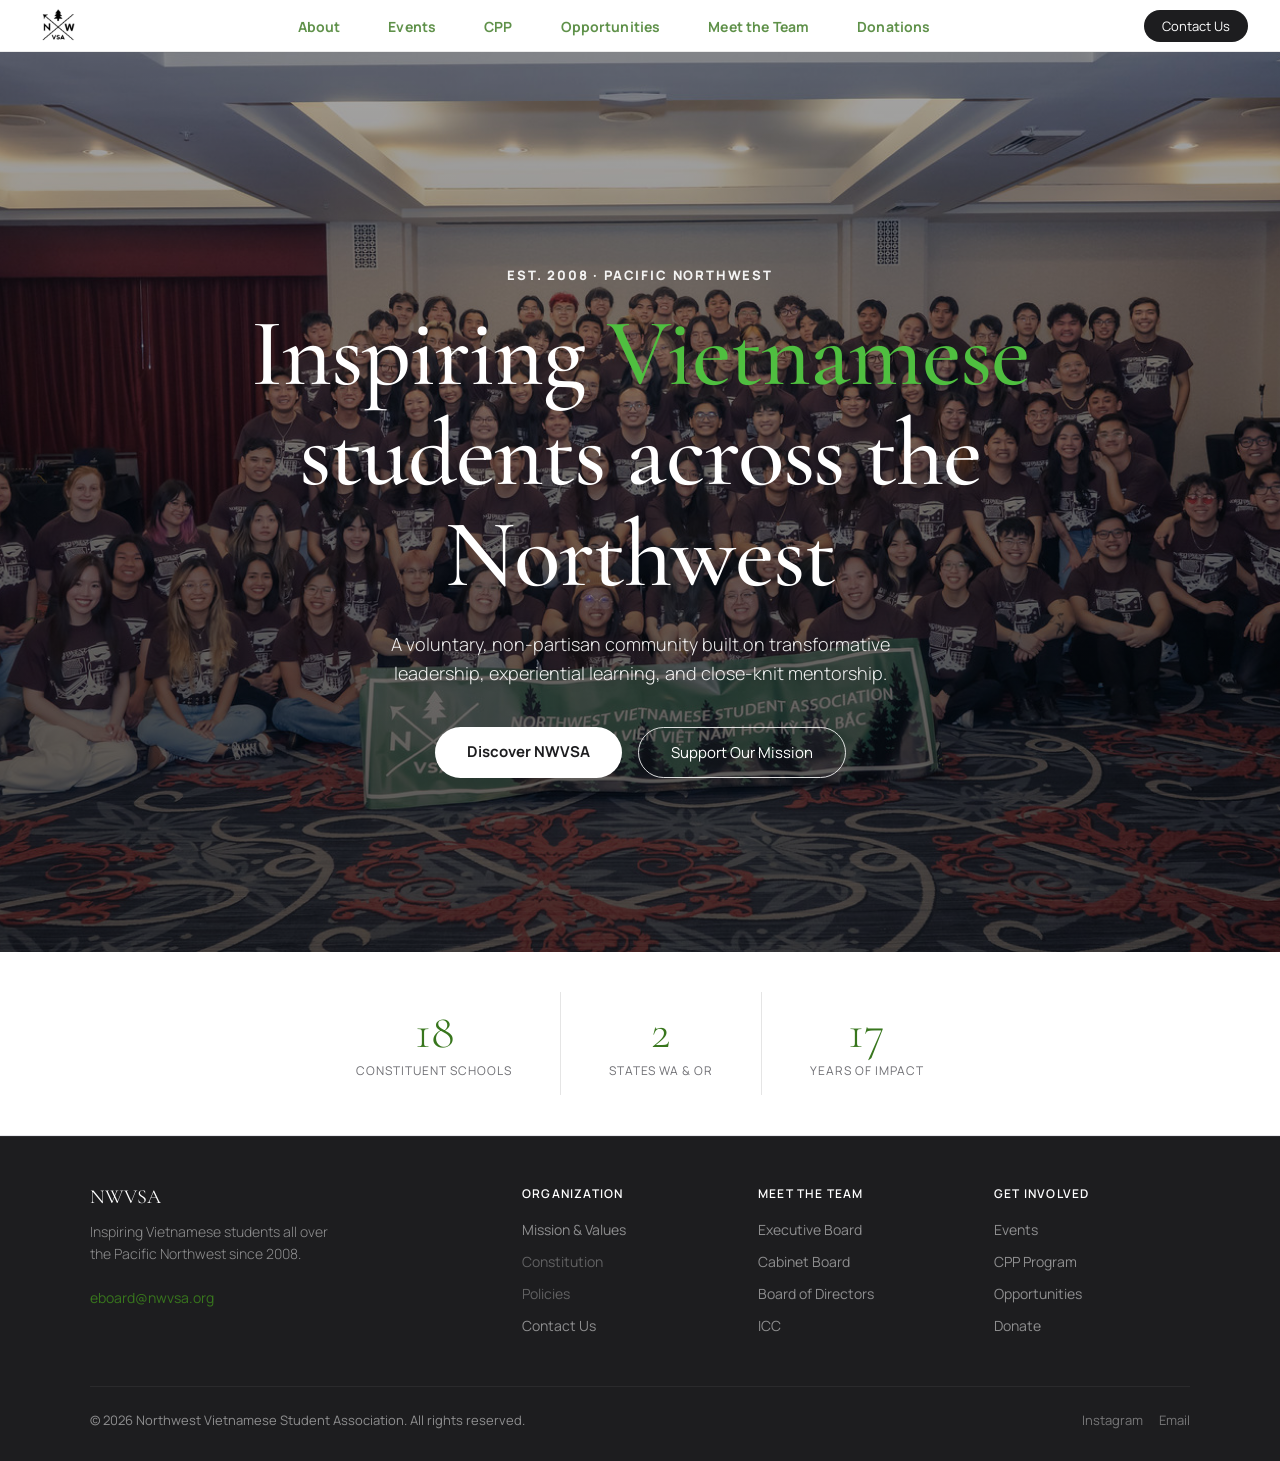
==== index.html @ 0df9ab04 "Deploy cd248b414e8fefafde264de2bf53b35f53329bea rickyleNWVSA/nwvsa@cd248b414e8fefafde264de2bf53b35f5" ====
<!doctype html>
<html lang="en">
  <head>
    <meta charset="UTF-8" />
    <link rel="icon" type="image/webp" href="/images/nwvsa-logo-160x157-with-white-outline-150x150.webp" />
    <meta name="viewport" content="width=device-width, initial-scale=1.0" />
    <title>NWVSA — Northwest Vietnamese Student Association</title>
    <meta
      name="description"
      content="The Northwest Vietnamese Student Association (NWVSA) is a nonprofit connecting Vietnamese students and young leaders across the Pacific Northwest through cultural celebration, leadership development, and community service."
    />
    <link rel="canonical" href="https://northwestvsa.com/" />

    <meta property="og:type" content="website" />
    <meta property="og:site_name" content="NWVSA" />
    <meta property="og:url" content="https://northwestvsa.com/" />
    <meta
      property="og:title"
      content="NWVSA — Northwest Vietnamese Student Association"
    />
    <meta
      property="og:description"
      content="Inspiring Vietnamese students all over the Pacific Northwest since 2008."
    />
    <meta
      property="og:image"
      content="https://northwestvsa.com/images/NWVSA_Homepage_Funny.webp"
    />

    <meta name="twitter:card" content="summary_large_image" />
    <meta
      name="twitter:title"
      content="NWVSA — Northwest Vietnamese Student Association"
    />
    <meta
      name="twitter:description"
      content="Inspiring Vietnamese students all over the Pacific Northwest since 2008."
    />
    <meta
      name="twitter:image"
      content="https://northwestvsa.com/images/NWVSA_Homepage_Funny.webp"
    />

    <link rel="preconnect" href="https://fonts.googleapis.com" />
    <link
      href="https://fonts.googleapis.com/css2?family=Cormorant+Garamond:ital,wght@0,300;0,400;0,600;1,300;1,400&display=swap"
      rel="stylesheet"
    />
    <script type="module" crossorigin src="/assets/index-DsqaelcE.js"></script>
    <link rel="stylesheet" crossorigin href="/assets/index-DzG8RjkC.css">
  </head>
  <body>
    <div id="root"></div>
  </body>
</html>
---- assets/index-DzG8RjkC.css ----
@font-face{font-family:Manrope;src:url(/fonts/Manrope-VariableFont_wght.ttf)format("truetype-variations");font-weight:200 800;font-style:normal;font-display:swap}:root{--white:#fff;--off-white:#f5f5f7;--light-gray:#e8e8ed;--mid-gray:#6e6e73;--dark:#1d1d1f;--accent:#38761d;--accent-soft:#84c768;--accent-light:#4fbf40;--red:#c0392b;--font-display:"Cormorant Garamond", Georgia, serif;--font-body:"Manrope", -apple-system, BlinkMacSystemFont, "Helvetica Neue", sans-serif}*,:before,:after{box-sizing:border-box;margin:0;padding:0}html{scroll-behavior:smooth}body{font-family:var(--font-body);background:var(--white);color:var(--dark);overflow-x:hidden}.reveal,.reveal.visible{opacity:1;transform:none}.about{background:var(--off-white);border-radius:28px;grid-template-columns:1fr 1fr;align-items:center;gap:80px;max-width:1200px;margin:0 auto;padding:100px 60px;display:grid}.about-visual{position:relative}.about-card{background:var(--white);border-radius:20px;padding:40px;box-shadow:0 2px 40px #0000000f}.about-card-accent{background:var(--accent);border-radius:2px;width:40px;height:4px;margin-bottom:20px}.about-card-text{font-family:var(--font-display);color:var(--dark);font-size:22px;font-style:italic;font-weight:300;line-height:1.5}.about-card-footer{color:var(--mid-gray);letter-spacing:.04em;margin-top:24px;font-size:13px}.about-year-badge{background:var(--accent);color:var(--white);font-family:var(--font-display);letter-spacing:.04em;border-radius:16px;padding:16px 24px;font-size:14px;font-weight:600;position:absolute;bottom:-20px;right:-20px;box-shadow:0 8px 24px #d4a8534d}.goals-section{background:var(--white);padding:100px 24px}.goals-header{text-align:center;max-width:700px;margin:0 auto 64px}.goals-grid{background:var(--light-gray);border-radius:24px;grid-template-columns:repeat(3,1fr);gap:2px;max-width:1100px;margin:0 auto;display:grid;overflow:hidden}.goals-grid--2x2{grid-template-columns:repeat(2,1fr);max-width:800px}.goal-card{background:var(--white);padding:56px 40px;transition:background .3s;position:relative}.goal-card:hover{background:var(--off-white)}.goal-icon{background:var(--dark);border-radius:12px;justify-content:center;align-items:center;width:48px;height:48px;margin-bottom:28px;display:flex}.goal-icon svg{width:24px;height:24px;fill:var(--white)}.goal-title{font-family:var(--font-display);color:var(--dark);margin-bottom:14px;font-size:22px;font-weight:400;line-height:1.3}.goal-desc{color:var(--mid-gray);font-size:15px;font-weight:300;line-height:1.6}.mission-section{background:var(--off-white);text-align:center;padding:100px 24px;position:relative;overflow:hidden}.mission-section:before{content:"";pointer-events:none;background:radial-gradient(60% 50%,#d4a85326 0%,#0000 70%);position:absolute;inset:0}.mission-quote{font-family:var(--font-display);color:var(--accent);max-width:900px;margin:0 auto;font-size:clamp(24px,4vw,48px);font-style:italic;font-weight:300;line-height:1.4;position:relative}.mission-quote:before{content:"\"";color:var(--accent);opacity:.3;font-size:120px;font-style:normal;line-height:1;position:absolute;top:-40px;left:-20px}.mission-attr{letter-spacing:.12em;text-transform:uppercase;color:var(--accent);margin-top:32px;font-size:13px;position:relative}.events-section{background:var(--white);padding:100px 24px}.events-header{flex-wrap:wrap;justify-content:space-between;align-items:flex-end;gap:20px;max-width:1100px;margin:0 auto 48px;display:flex}.events-grid{grid-template-columns:repeat(3,1fr);gap:16px;max-width:1100px;margin:0 auto;display:grid}.event-card{background:var(--off-white);border:1px solid var(--light-gray);cursor:pointer;border-radius:20px;transition:transform .25s,box-shadow .25s;overflow:hidden}.event-card:hover{transform:translateY(-4px);box-shadow:0 20px 48px #00000014}.event-photo{aspect-ratio:16/9;object-fit:cover;width:100%;display:block}.event-photo--logo{object-fit:contain;background:var(--white);padding:28px}.event-card-top{padding:36px 32px 28px}.event-tag{letter-spacing:.1em;text-transform:uppercase;color:var(--accent);background:var(--accent-soft);border-radius:980px;margin-bottom:16px;padding:4px 12px;font-size:11px;font-weight:600;display:inline-block}.event-title{font-family:var(--font-display);color:var(--dark);margin-bottom:10px;font-size:24px;font-weight:400;line-height:1.3}.event-desc{color:var(--mid-gray);font-size:14px;font-weight:300;line-height:1.5}.event-card-bottom{border-top:1px solid var(--light-gray);justify-content:space-between;align-items:center;padding:20px 32px;display:flex}.event-arrow{background:var(--dark);border-radius:50%;justify-content:center;align-items:center;width:32px;height:32px;transition:background .2s;display:flex}.event-card:hover .event-arrow{background:var(--accent)}.event-arrow svg{width:14px;height:14px;fill:var(--white)}@media (width<=900px){.about{grid-template-columns:1fr;gap:40px;padding:60px 32px}.goals-grid,.events-grid{grid-template-columns:1fr}}section{padding:100px 24px}.section-wrap{max-width:1200px;margin:0 auto}.section-eyebrow{letter-spacing:.14em;text-transform:uppercase;color:var(--accent);margin-bottom:16px;font-size:12px;font-weight:600}.section-title{font-family:var(--font-display);color:var(--dark);max-width:720px;font-size:clamp(32px,5vw,56px);font-weight:300;line-height:1.1}.section-title em{color:var(--accent);font-style:italic}.section-body{color:var(--mid-gray);max-width:600px;margin-top:20px;font-size:17px;font-weight:300;line-height:1.7}.btn-primary{background:var(--dark);color:var(--white);cursor:pointer;border:none;border-radius:980px;padding:14px 32px;font-size:15px;text-decoration:none;transition:transform .18s,background .2s;display:inline-block}.btn-primary:hover{background:var(--accent);transform:scale(1.03)}.btn-outline{background:var(--white);color:var(--accent);border:1.5px solid var(--white);cursor:pointer;border-radius:980px;padding:14px 32px;font-size:15px;text-decoration:none;transition:transform .18s,background .2s,color .2s;display:inline-block}.btn-outline:hover{background:var(--dark);color:var(--white);transform:scale(1.03)}.photo-frame{object-fit:cover;border-radius:20px;width:100%;height:auto;display:block;box-shadow:0 18px 44px #00000024}.media-band{max-width:1100px;margin:0 auto}.media-band figcaption{text-align:center;color:var(--mid-gray);letter-spacing:.02em;margin-top:14px;font-size:13px}.photo-gallery{grid-template-columns:repeat(3,1fr);gap:16px;max-width:1100px;margin:0 auto;display:grid}.photo-gallery .photo-frame{aspect-ratio:4/3;height:100%}@media (width<=760px){.photo-gallery{grid-template-columns:1fr 1fr}}nav{z-index:100;-webkit-backdrop-filter:blur(20px);backdrop-filter:blur(20px);background:#ffffffeb;border-bottom:1px solid #00000014;justify-content:space-between;align-items:center;height:52px;padding:0 32px;display:flex;position:sticky;top:0}.nav-logo-img{width:auto;height:52px;display:block}.nav-links{gap:48px;list-style:none;display:flex}.nav-links a{color:var(--accent);opacity:.8;letter-spacing:.01em;font-size:14px;font-weight:700;text-decoration:none}.nav-links a:hover{opacity:1}.nav-cta{background:var(--dark);color:var(--white);border-radius:980px;padding:7px 18px;font-size:13px;text-decoration:none}@media (width<=900px){.nav-links{display:none}}footer{background:var(--dark);color:#ffffff80;border-top:1px solid #ffffff0f;padding:48px 60px 32px}.footer-grid{grid-template-columns:2fr 1fr 1fr 1fr;gap:40px;max-width:1100px;margin:0 auto 40px;display:grid}.footer-brand{font-family:var(--font-display);color:var(--accent);margin-bottom:12px;font-size:20px;font-weight:400}.footer-brand span{color:var(--white)}.footer-tagline{max-width:260px;font-size:14px;font-weight:300;line-height:1.6}.footer-col h4{letter-spacing:.1em;text-transform:uppercase;color:var(--white);margin-bottom:16px;font-size:12px;font-weight:600}.footer-col ul{list-style:none}.footer-col li{margin-bottom:10px}.footer-col a{color:#ffffff80;font-size:14px;text-decoration:none;transition:color .2s}.footer-col a:hover{color:var(--accent)}.footer-col .footer-soon{color:#ffffff4d;cursor:default;font-size:14px}.footer-bottom{border-top:1px solid #ffffff0f;flex-wrap:wrap;justify-content:space-between;align-items:center;gap:12px;max-width:1100px;margin:0 auto;padding-top:24px;font-size:13px;display:flex}.footer-social{gap:16px;display:flex}.footer-social a{color:#fff6;font-size:13px;text-decoration:none;transition:color .2s}.footer-social a:hover{color:var(--accent)}@media (width<=900px){.footer-grid{grid-template-columns:1fr 1fr}}@media (width<=600px){.footer-grid{grid-template-columns:1fr}}.hero{text-align:center;background:#2a2a2e url(/images/NWVSA_Homepage2025_Photo.jpg) 50%/cover no-repeat;flex-direction:column;justify-content:center;align-items:center;min-height:100vh;padding:100px 24px 60px;display:flex;position:relative;overflow:hidden}.hero:before{content:"";pointer-events:none;z-index:0;background:linear-gradient(#00000057 0%,#0000009e 100%);position:absolute;inset:0}.hero>*{z-index:1;position:relative}.hero-eyebrow{letter-spacing:.14em;text-transform:uppercase;color:#ffffffeb;opacity:0;margin-bottom:20px;font-size:13px;font-weight:800;animation:.8s .2s forwards fadeUp}.hero-title{font-family:var(--font-display);letter-spacing:-.01em;color:var(--white);opacity:0;max-width:900px;font-size:clamp(42px,8vw,96px);font-weight:500;line-height:1.05;animation:.9s .35s forwards fadeUp}.hero-title em{color:var(--accent-light);font-style:normal}.hero-sub{color:#ffffffeb;text-shadow:0 1px 12px #00000073;opacity:0;max-width:580px;margin-top:24px;font-size:18px;font-weight:300;line-height:1.6;animation:.9s .5s forwards fadeUp}.hero-actions{opacity:0;flex-wrap:wrap;justify-content:center;gap:16px;margin-top:40px;animation:.9s .65s forwards fadeUp;display:flex}.hero-scroll{opacity:0;flex-direction:column;align-items:center;gap:8px;margin-top:72px;animation:.9s .85s forwards fadeUp;display:flex}.hero-scroll span{letter-spacing:.12em;text-transform:uppercase;color:#fff9;font-size:11px}.scroll-line{background:linear-gradient(180deg, var(--accent-light) 0%, transparent 100%);width:1px;height:48px;animation:2s ease-in-out infinite scrollPulse}.hero .btn-primary{background:var(--white);color:var(--dark);font-weight:700}.hero .btn-primary:hover{background:var(--accent-light);color:var(--dark)}.hero .btn-outline{color:var(--white);background:0 0;border-color:#ffffffd9}.hero .btn-outline:hover{color:var(--white);background:#ffffff29}@keyframes scrollPulse{0%,to{opacity:.4;transform:scaleY(1)}50%{opacity:1;transform:scaleY(1.2)}}@keyframes fadeUp{0%{opacity:0;transform:translateY(24px)}to{opacity:1;transform:translateY(0)}}@keyframes fadeIn{0%{opacity:0}to{opacity:1}}.stat-bar{border-bottom:1px solid var(--light-gray);background:#ffffffeb;flex-wrap:wrap;justify-content:center;gap:0;padding:40px 24px;display:flex}.stat-item{text-align:center;opacity:0;border-right:1px solid #0000001a;padding:16px 48px;animation:.8s forwards fadeIn}.stat-item:last-child{border-right:none}.stat-item:first-child{animation-delay:.1s}.stat-item:nth-child(2){animation-delay:.2s}.stat-item:nth-child(3){animation-delay:.3s}.stat-item:nth-child(4){animation-delay:.4s}.stat-num{font-family:var(--font-display);color:var(--dark);font-size:48px;font-weight:300;line-height:1}.stat-num em{color:var(--accent);font-style:normal}.stat-label{color:var(--mid-gray);letter-spacing:.08em;text-transform:uppercase;margin-top:6px;font-size:12px}@media (width<=900px){.stat-item{padding:16px 24px}}@media (width<=600px){.hero-actions{flex-direction:column;align-items:center}}.flipbook-stage{--book-w:380px;--book-h:580px;min-height:calc(var(--book-h) + 40px);perspective:2400px;justify-content:center;align-items:center;display:flex}.flipbook-stage input.flip-toggle{display:none}.flipbook{width:var(--book-w);height:var(--book-h);perspective:2000px;transition-duration:1s;position:relative}.front-cover,.back-cover{background:linear-gradient(135deg, color-mix(in srgb, var(--cover-color,#dc143c) 72%, #000), var(--cover-color,#dc143c));color:#fff;text-align:center;border-radius:2.5px 5px 5px 2.5px;flex-direction:column;justify-content:center;align-items:center;gap:10px;width:100%;height:100%;padding:24px;display:flex;box-shadow:inset -6px 0 12px #00000040,0 6px 18px #00000040}.front-cover{cursor:pointer;transform-origin:0;transform-style:preserve-3d;z-index:99;transition:transform .5s;position:absolute}.cover-face{backface-visibility:hidden;flex-direction:column;justify-content:center;align-items:center;gap:10px;display:flex}.front-cover label{cursor:pointer;position:absolute;inset:0}.back-cover{z-index:-1;position:relative}.cover-logo{filter:drop-shadow(0 3px 8px #0000004d);width:42%;max-width:150px;height:auto;margin-bottom:8px}.cover-eyebrow{letter-spacing:.18em;text-transform:uppercase;opacity:.85;font-size:12px}.cover-title{font-family:var(--font-display,Georgia, serif);max-width:90%;font-size:clamp(24px,4vw,32px);font-weight:600;line-height:1.1}.cover-hint{opacity:.8;margin-top:6px;font-size:12px}.leaf{width:calc(var(--book-w) - 10px);height:calc(var(--book-h) - 20px);transform-origin:0;transform-style:preserve-3d;background:#fff;border-radius:0 5px 5px 0;transition-duration:.5s;position:absolute;top:10px;left:1px;transform:rotateY(0)}.leaf-face{backface-visibility:hidden;background:#fff;position:absolute;inset:0;overflow:hidden}.leaf-face.front{border-radius:0 5px 5px 0}.leaf-face.back{border-radius:5px 0 0 5px;transform:rotateY(180deg)}.leaf-face label{cursor:pointer;z-index:3;position:absolute;inset:0}.leaf-face.front:after{content:"";pointer-events:none;background:linear-gradient(270deg,#00000012,#0000 12%);position:absolute;inset:0}.leaf-face.back:after{content:"";pointer-events:none;background:linear-gradient(90deg,#00000012,#0000 12%);position:absolute;inset:0}.leaf-content{z-index:1;padding:22px 20px;position:absolute;inset:0}.teams-page{min-height:100dvh;color:var(--dark,#1d1d1f);background:var(--white,#fff);flex-direction:column;align-items:center;padding:40px 24px 100px;display:flex}.teams-back{color:var(--mid-gray,#6e6e73);align-self:flex-start;font-size:13px;text-decoration:none}.teams-back:hover{color:var(--accent,#38761d)}.teams-head{text-align:center;margin:8px 0 24px}.teams-eyebrow{letter-spacing:.18em;text-transform:uppercase;color:var(--accent,#38761d);font-size:12px}.teams-title{font-family:var(--font-display,Georgia, serif);color:var(--dark,#1d1d1f);margin-top:6px;font-size:46px;font-weight:600}.teams-hint{color:var(--mid-gray,#6e6e73);margin-top:8px;font-size:14px}.tc{grid-template-columns:auto 1fr auto;align-items:center;gap:8px;width:100%;max-width:1100px;margin-top:8px;display:grid}.tc-viewport{min-height:calc(var(--book-h) + 70px);perspective:1900px;position:relative;overflow:hidden}.tc-stage{transform-style:preserve-3d;position:absolute;inset:0}.tc-slot{width:var(--book-w);margin-left:calc(var(--book-w) / -2);transition:transform .55s cubic-bezier(.22,.7,.24,1),opacity .5s,filter .5s;position:absolute;top:24px;left:50%}.tc-slot:not(.is-center){cursor:pointer}.tc-slot:not(.is-center) .flipbook-stage{pointer-events:none}.tc-slot:not(.is-center):hover{filter:brightness()saturate()!important}.tc-slot .flipbook-stage{min-height:0}.tc-arrow{z-index:50;background:var(--white,#fff);width:48px;height:48px;color:var(--dark,#1d1d1f);cursor:pointer;border:1px solid #0000001f;border-radius:50%;flex:none;font-size:26px;line-height:1;transition:background .15s,color .15s,transform .15s;box-shadow:0 6px 18px #0000001f}.tc-arrow:hover{background:var(--accent,#38761d);color:#fff;transform:scale(1.06)}.tc-caption{font-family:var(--font-display,Georgia, serif);color:var(--dark,#1d1d1f);align-items:center;gap:10px;margin-top:18px;font-size:22px;font-weight:600;display:inline-flex}.tc-dot{background:var(--dot,#38761d);border-radius:50%;width:12px;height:12px}.team-page{flex-direction:column;height:100%;display:flex}.team-card{text-align:center;flex-direction:column;flex:1;justify-content:center;align-items:center;min-height:0;padding:10px 0;display:flex}.team-card+.team-card{border-top:1px solid var(--light-gray,#e8e8ee)}.team-photo{background:var(--light-gray,#e8e8ee);border-radius:50%;flex:none;width:240px;height:240px;overflow:hidden;box-shadow:0 10px 30px #0000002e}.team-photo img{object-fit:cover;width:100%;height:100%}.team-photo--logo img{object-fit:contain;padding:26px}.team-role{letter-spacing:.14em;text-transform:uppercase;color:var(--accent,#38761d);margin-top:20px;font-size:12px}.team-name{font-family:var(--font-display,Georgia, serif);margin-top:5px;font-size:27px;font-weight:600}.team-pronouns{color:var(--mid-gray,#6e6e73);margin-top:3px;font-size:12px;font-style:italic}.team-blurb{color:var(--mid-gray,#6e6e73);margin-top:10px;font-size:13px;font-weight:300;line-height:1.55}.icc{width:100%;max-width:1200px;margin-top:88px}.icc-head{text-align:center;max-width:640px;margin:0 auto 40px}.icc-title{font-family:var(--font-display,Georgia, serif);color:var(--dark,#1d1d1f);margin-top:6px;font-size:clamp(28px,4vw,40px);font-weight:600}.icc-sub{color:var(--mid-gray,#6e6e73);margin-top:12px;font-size:15px;line-height:1.6}.icc-grid{grid-template-columns:repeat(auto-fill,minmax(300px,1fr));gap:24px;display:grid}.icc-card{background:var(--white,#fff);border:1px solid var(--light-gray,#e8e8ee);text-align:center;border-radius:18px;padding:22px 22px 26px;transition:transform .18s,box-shadow .18s;box-shadow:0 6px 20px #0000000d}.icc-card:hover{transform:translateY(-3px);box-shadow:0 16px 36px #0000001a}.icc-logo{background:var(--off-white,#f5f5f7);border-radius:14px;justify-content:center;align-items:center;width:100%;height:140px;margin-bottom:18px;padding:14px;display:flex}.icc-logo img{object-fit:contain;max-width:100%;max-height:100%}.icc-school{font-family:var(--font-display,Georgia, serif);color:var(--dark,#1d1d1f);border-bottom:1px solid var(--light-gray,#e8e8ee);margin-bottom:16px;padding-bottom:16px;font-size:20px;font-weight:600;line-height:1.25}.icc-reps{flex-direction:column;gap:12px;list-style:none;display:flex}.icc-reps li{flex-direction:column;display:flex}.icc-role{letter-spacing:.12em;text-transform:uppercase;color:var(--accent,#38761d);font-size:10.5px}.icc-name{color:var(--dark,#1d1d1f);margin-top:2px;font-size:16px;font-weight:600}.about-split{grid-template-columns:1fr 1fr;align-items:center;gap:56px;max-width:1100px;margin:0 auto;display:grid}@media (width<=900px){.about-split{grid-template-columns:1fr;gap:36px}}.schools-section{background:var(--off-white);padding:100px 24px}.schools-header{text-align:center;max-width:600px;margin:0 auto 60px}.schools-grid{grid-template-columns:repeat(4,1fr);justify-items:center;gap:12px;max-width:800px;margin:0 auto;display:grid}.school-chip{background:var(--white);text-align:center;color:var(--dark);cursor:default;box-sizing:border-box;border:1px solid #0000;border-radius:12px;flex-direction:column;justify-content:center;width:100%;min-height:60px;padding:14px 16px;font-size:13px;font-weight:400;transition:border-color .2s,transform .2s,box-shadow .2s;display:flex}.school-chip:hover{border-color:var(--accent);transform:translateY(-2px);box-shadow:0 6px 20px #d4a85326}.school-chip .school-abbr{color:var(--mid-gray);margin-top:3px;font-size:11px;display:block}.back-link{letter-spacing:.04em;color:var(--mid-gray);align-items:center;gap:6px;margin-bottom:28px;font-size:13px;text-decoration:none;transition:color .2s;display:inline-flex}.back-link:hover{color:var(--accent)}.detail-list{flex-direction:column;gap:10px;margin:0;padding:0;list-style:none;display:flex}.detail-list li{color:var(--mid-gray);padding-left:20px;font-size:15px;font-weight:300;line-height:1.6;position:relative}.detail-list li:before{content:"";background:var(--accent);border-radius:50%;width:6px;height:6px;position:absolute;top:8px;left:0}.detail-list--columns{grid-template-columns:1fr 1fr;gap:10px 32px;display:grid}.detail-list--large li{font-size:16px}.fellowship-title{white-space:nowrap}@media (width<=700px){.fellowship-title{white-space:normal}}.profile-split{grid-template-columns:1fr 1fr;align-items:start;gap:56px;display:grid}.impact-header{text-align:center;margin-bottom:40px}.impact-stats{flex-wrap:wrap;justify-content:center;gap:0;max-width:1100px;margin:0 auto;display:flex}.impact-stat{text-align:center;border-right:1px solid var(--light-gray);padding:16px 40px}.impact-stat:last-child{border-right:none}.impact-num{font-size:40px}.impact-label{text-transform:none;letter-spacing:.02em;max-width:160px;margin:6px auto 0;line-height:1.4}.org-link{color:var(--accent);align-items:center;gap:6px;margin-top:16px;font-size:13px;font-weight:600;text-decoration:none;display:inline-flex}.org-link:hover{text-decoration:underline}.contact-card{background:var(--off-white);text-align:center;border-radius:24px;max-width:700px;margin:0 auto;padding:56px}.contact-card .goal-desc{max-width:500px;margin:12px auto 28px}.contact-links{flex-direction:column;align-items:center;gap:16px;display:flex}@media (width<=900px){.profile-split{grid-template-columns:1fr;gap:36px}.detail-list--columns{grid-template-columns:1fr}}@media (width<=600px){.impact-stat{border-right:none;padding:16px 20px}.contact-card{padding:40px 24px}}.donate-section{background:linear-gradient(135deg, var(--dark) 0%, #2a2a2e 100%);text-align:center;padding:100px 24px;position:relative;overflow:hidden}.donate-section:before{content:"";pointer-events:none;background:radial-gradient(circle,#d4a8531f 0%,#0000 70%);border-radius:50%;width:600px;height:600px;position:absolute;top:-200px;right:-100px}.donate-title{font-family:var(--font-display);color:var(--white);max-width:700px;margin:0 auto;font-size:clamp(36px,5vw,64px);font-weight:300;line-height:1.15;position:relative}.donate-title em{color:var(--accent);font-style:italic}.donate-sub{color:#ffffff8c;max-width:500px;margin:20px auto 40px;font-size:17px;font-weight:300;line-height:1.6;position:relative}.btn-gold{background:var(--accent);color:var(--white);cursor:pointer;border:none;border-radius:980px;padding:16px 40px;font-size:16px;text-decoration:none;transition:transform .18s,background .2s;display:inline-block;position:relative}.btn-gold:hover{background:#5c9a42;transform:scale(1.04)}@font-face{font-family:NCL Gasdrifo;src:url(/fonts/NCL-Gasdrifo.otf)format("opentype");font-weight:400;font-style:normal;font-display:swap}.sponsors-section{background:var(--white);padding:100px 24px}.sponsors-header{text-align:center;max-width:700px;margin:0 auto 64px}.sponsors-grid{flex-wrap:wrap;justify-content:center;align-items:center;gap:24px;max-width:1100px;margin:0 auto;display:flex}.sponsor-card{background:var(--white);border:1px solid var(--light-gray);border-radius:16px;justify-content:center;align-items:center;width:200px;height:120px;padding:20px 28px;transition:box-shadow .3s,border-color .3s;display:flex}.sponsor-card:hover{border-color:var(--accent);box-shadow:0 8px 24px #0000000f}.sponsor-logo{object-fit:contain;filter:grayscale();opacity:.65;max-width:100%;max-height:100%;transition:filter .3s,opacity .3s}.sponsor-card:hover .sponsor-logo{filter:none;opacity:1}.sponsor-name{font-family:"NCL Gasdrifo", var(--font-display);color:var(--dark);text-align:center;letter-spacing:.01em;opacity:.85;padding:0 8px;font-size:26px;font-weight:400;line-height:1.3;transition:color .3s,opacity .3s}.sponsor-card:hover .sponsor-name{color:var(--accent);opacity:1}@media (width<=600px){.sponsor-card{width:150px;height:100px}.sponsor-name{font-size:21px}}.acd-page{color:#f4f4f6;background:radial-gradient(circle at 50% 25%,#1c1c22,#0d0d10 70%);flex-direction:column;align-items:center;min-height:100dvh;padding:40px 24px 80px;display:flex;overflow:hidden}.acd-head{text-align:center;margin-bottom:20px}.acd-eyebrow{letter-spacing:.2em;text-transform:uppercase;color:#9a9aa6;font-size:12px}.acd-title{font-family:var(--font-display,Georgia, serif);margin:6px 0 0;font-size:38px;font-weight:600}.acd-hint{color:#9a9aa6;max-width:480px;margin-top:8px;font-size:14px}.acd-tabs{z-index:2;flex-wrap:wrap;justify-content:center;gap:8px;margin-bottom:12px;display:flex}.acd-tab{color:#cfcfd6;cursor:pointer;background:#ffffff0d;border:1px solid #ffffff24;border-radius:999px;align-items:center;gap:8px;padding:9px 16px;font-size:13px;font-weight:500;transition:background .15s,color .15s,border-color .15s;display:inline-flex}.acd-tab-dot{background:rgb(var(--clr));border-radius:50%;flex:none;width:10px;height:10px}.acd-tab:hover{border-color:rgb(var(--clr));color:#fff}.acd-tab.is-active{background:rgb(var(--clr));border-color:rgb(var(--clr));color:#fff}.acd-tab.is-active .acd-tab-dot{background:#fff}.acd-scene{width:100%;min-height:calc(var(--h) + 80px);perspective:1400px;flex:1;justify-content:center;align-items:center;display:flex}.acd-ring{width:var(--w);height:var(--h);transform-style:preserve-3d;transition:transform .9s cubic-bezier(.22,.7,.24,1);position:relative}.acd-slot{transition:filter .5s;position:absolute;inset:0}.acd-slot .flipbook-stage{min-height:0}.acd-slot:not(.is-active){cursor:pointer;filter:brightness(.5)saturate(.85)}.acd-slot:not(.is-active) .flipbook-stage{pointer-events:none}.acd-slot:not(.is-active):hover{filter:brightness(.78)saturate()}.acd-slot.is-active{filter:drop-shadow(0 18px 30px #0000008c) drop-shadow(0 0 26px rgba(var(--clr), .5))}.acd-page-spread{flex-direction:column;height:100%;display:flex}.acd-card{text-align:center;color:#1d1d1f;flex-direction:column;flex:1;justify-content:center;align-items:center;min-height:0;padding:8px 6px;display:flex}.acd-card+.acd-card{border-top:1px solid #e8e8ee}.acd-card-photo{background:#e8e8ee;border-radius:50%;flex:none;width:66px;height:66px;overflow:hidden;box-shadow:0 3px 10px #00000026}.acd-card-photo img{object-fit:cover;width:100%;height:100%}.acd-card-role{letter-spacing:.12em;text-transform:uppercase;color:#38761d;margin-top:9px;font-size:10px}.acd-card-name{font-family:var(--font-display,Georgia, serif);margin:3px 0 0;font-size:18px;font-weight:600}.acd-card-blurb{color:#6e6e73;margin-top:7px;font-size:11.5px;font-weight:300;line-height:1.5}
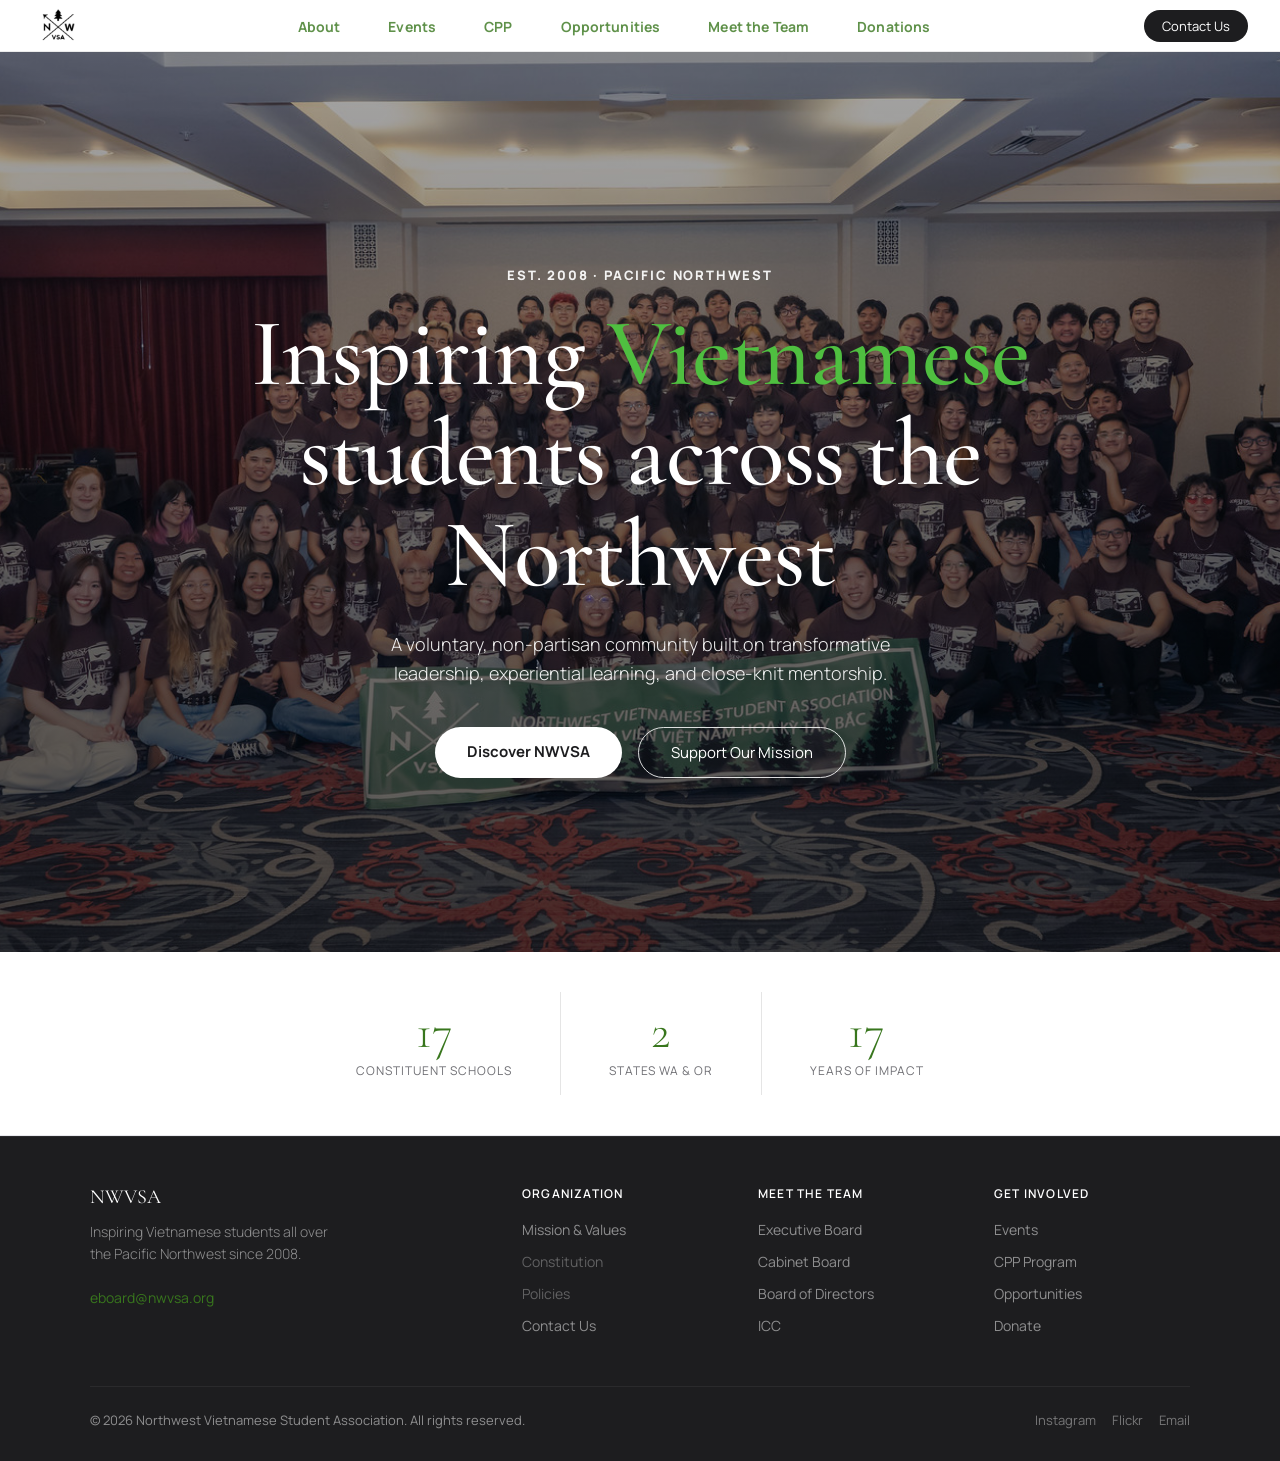
==== commit 0f72d4b9: "Deploy 7fa663705a020554618e0f012adacee8b3b17413 rickyleNWVSA/nwvsa@7fa663705a020554618e0f012adacee8b" ====
--- a/index.html
+++ b/index.html
@@ -46,8 +46,8 @@
       href="https://fonts.googleapis.com/css2?family=Cormorant+Garamond:ital,wght@0,300;0,400;0,600;1,300;1,400&display=swap"
       rel="stylesheet"
     />
-    <script type="module" crossorigin src="/assets/index-DsqaelcE.js"></script>
-    <link rel="stylesheet" crossorigin href="/assets/index-DzG8RjkC.css">
+    <script type="module" crossorigin src="/assets/index-B9jtLSFq.js"></script>
+    <link rel="stylesheet" crossorigin href="/assets/index-BCs2i4xz.css">
   </head>
   <body>
     <div id="root"></div>
--- a/assets/index-BCs2i4xz.css
+++ b/assets/index-BCs2i4xz.css
@@ -0,0 +1 @@
+@font-face{font-family:Manrope;src:url(/fonts/Manrope-VariableFont_wght.ttf)format("truetype-variations");font-weight:200 800;font-style:normal;font-display:swap}:root{--white:#fff;--off-white:#f5f5f7;--light-gray:#e8e8ed;--mid-gray:#6e6e73;--dark:#1d1d1f;--accent:#38761d;--accent-soft:#84c768;--accent-light:#4fbf40;--red:#c0392b;--font-display:"Cormorant Garamond", Georgia, serif;--font-body:"Manrope", -apple-system, BlinkMacSystemFont, "Helvetica Neue", sans-serif}*,:before,:after{box-sizing:border-box;margin:0;padding:0}html{scroll-behavior:smooth}body{font-family:var(--font-body);background:var(--white);color:var(--dark);overflow-x:hidden}.reveal,.reveal.visible{opacity:1;transform:none}.about{background:var(--off-white);border-radius:28px;grid-template-columns:1fr 1fr;align-items:center;gap:80px;max-width:1200px;margin:0 auto;padding:100px 60px;display:grid}.about-visual{position:relative}.about-card{background:var(--white);border-radius:20px;padding:40px;box-shadow:0 2px 40px #0000000f}.about-card-accent{background:var(--accent);border-radius:2px;width:40px;height:4px;margin-bottom:20px}.about-card-text{font-family:var(--font-display);color:var(--dark);font-size:22px;font-style:italic;font-weight:300;line-height:1.5}.about-card-footer{color:var(--mid-gray);letter-spacing:.04em;margin-top:24px;font-size:13px}.about-year-badge{background:var(--accent);color:var(--white);font-family:var(--font-display);letter-spacing:.04em;border-radius:16px;padding:16px 24px;font-size:14px;font-weight:600;position:absolute;bottom:-20px;right:-20px;box-shadow:0 8px 24px #d4a8534d}.goals-section{background:var(--white);padding:100px 24px}.goals-header{text-align:center;max-width:700px;margin:0 auto 64px}.goals-grid{background:var(--light-gray);border-radius:24px;grid-template-columns:repeat(3,1fr);gap:2px;max-width:1100px;margin:0 auto;display:grid;overflow:hidden}.goals-grid--2x2{grid-template-columns:repeat(2,1fr);max-width:800px}.goal-card{background:var(--white);padding:56px 40px;transition:background .3s;position:relative}.goal-card:hover{background:var(--off-white)}.goal-icon{background:var(--dark);border-radius:12px;justify-content:center;align-items:center;width:48px;height:48px;margin-bottom:28px;display:flex}.goal-icon svg{width:24px;height:24px;fill:var(--white)}.goal-title{font-family:var(--font-display);color:var(--dark);margin-bottom:14px;font-size:22px;font-weight:400;line-height:1.3}.goal-desc{color:var(--mid-gray);font-size:15px;font-weight:300;line-height:1.6}.mission-section{background:var(--off-white);text-align:center;padding:100px 24px;position:relative;overflow:hidden}.mission-section:before{content:"";pointer-events:none;background:radial-gradient(60% 50%,#d4a85326 0%,#0000 70%);position:absolute;inset:0}.mission-quote{font-family:var(--font-display);color:var(--accent);max-width:900px;margin:0 auto;font-size:clamp(24px,4vw,48px);font-style:italic;font-weight:300;line-height:1.4;position:relative}.mission-quote:before{content:"\"";color:var(--accent);opacity:.3;font-size:120px;font-style:normal;line-height:1;position:absolute;top:-40px;left:-20px}.mission-attr{letter-spacing:.12em;text-transform:uppercase;color:var(--accent);margin-top:32px;font-size:13px;position:relative}.events-section{background:var(--white);padding:100px 24px}.events-header{flex-wrap:wrap;justify-content:space-between;align-items:flex-end;gap:20px;max-width:1100px;margin:0 auto 48px;display:flex}.events-grid{grid-template-columns:repeat(3,1fr);gap:16px;max-width:1100px;margin:0 auto;display:grid}.event-card{background:var(--off-white);border:1px solid var(--light-gray);cursor:pointer;border-radius:20px;transition:transform .25s,box-shadow .25s;overflow:hidden}.event-card:hover{transform:translateY(-4px);box-shadow:0 20px 48px #00000014}.event-photo{aspect-ratio:16/9;object-fit:cover;width:100%;display:block}.event-photo--logo{object-fit:contain;background:var(--white);padding:28px}.event-card-top{padding:36px 32px 28px}.event-tag{letter-spacing:.1em;text-transform:uppercase;color:var(--accent);background:var(--accent-soft);border-radius:980px;margin-bottom:16px;padding:4px 12px;font-size:11px;font-weight:600;display:inline-block}.event-title{font-family:var(--font-display);color:var(--dark);margin-bottom:10px;font-size:24px;font-weight:400;line-height:1.3}.event-desc{color:var(--mid-gray);font-size:14px;font-weight:300;line-height:1.5}.event-card-bottom{border-top:1px solid var(--light-gray);justify-content:space-between;align-items:center;padding:20px 32px;display:flex}.event-arrow{background:var(--dark);border-radius:50%;justify-content:center;align-items:center;width:32px;height:32px;transition:background .2s;display:flex}.event-card:hover .event-arrow{background:var(--accent)}.event-arrow svg{width:14px;height:14px;fill:var(--white)}@media (width<=900px){.about{grid-template-columns:1fr;gap:40px;padding:60px 32px}.goals-grid,.events-grid{grid-template-columns:1fr}}section{padding:100px 24px}@media (width<=640px){section{padding:64px 20px!important}}.section-wrap{max-width:1200px;margin:0 auto}.section-eyebrow{letter-spacing:.14em;text-transform:uppercase;color:var(--accent);margin-bottom:16px;font-size:12px;font-weight:600}.section-title{font-family:var(--font-display);color:var(--dark);max-width:720px;font-size:clamp(32px,5vw,56px);font-weight:300;line-height:1.1}.section-title em{color:var(--accent);font-style:italic}.section-body{color:var(--mid-gray);max-width:600px;margin-top:20px;font-size:17px;font-weight:300;line-height:1.7}.btn-primary{background:var(--dark);color:var(--white);cursor:pointer;border:none;border-radius:980px;padding:14px 32px;font-size:15px;text-decoration:none;transition:transform .18s,background .2s;display:inline-block}.btn-primary:hover{background:var(--accent);transform:scale(1.03)}.btn-outline{background:var(--white);color:var(--accent);border:1.5px solid var(--white);cursor:pointer;border-radius:980px;padding:14px 32px;font-size:15px;text-decoration:none;transition:transform .18s,background .2s,color .2s;display:inline-block}.btn-outline:hover{background:var(--dark);color:var(--white);transform:scale(1.03)}.photo-frame{object-fit:cover;border-radius:20px;width:100%;height:auto;display:block;box-shadow:0 18px 44px #00000024}.media-band{max-width:1100px;margin:0 auto}.media-band figcaption{text-align:center;color:var(--mid-gray);letter-spacing:.02em;margin-top:14px;font-size:13px}.photo-gallery{grid-template-columns:repeat(3,1fr);gap:16px;max-width:1100px;margin:0 auto;display:grid}.photo-gallery .photo-frame{aspect-ratio:4/3;height:100%}@media (width<=760px){.photo-gallery{grid-template-columns:1fr 1fr}}nav{z-index:100;-webkit-backdrop-filter:blur(20px);backdrop-filter:blur(20px);background:#ffffffeb;border-bottom:1px solid #00000014;justify-content:space-between;align-items:center;height:52px;padding:0 32px;display:flex;position:sticky;top:0}.nav-logo-img{width:auto;height:52px;display:block}.nav-links{gap:48px;list-style:none;display:flex}.nav-links a{color:var(--accent);opacity:.8;letter-spacing:.01em;font-size:14px;font-weight:700;text-decoration:none}.nav-links a:hover{opacity:1}.nav-cta{background:var(--dark);color:var(--white);border-radius:980px;padding:7px 18px;font-size:13px;text-decoration:none}.nav-burger{border:1px solid var(--light-gray);background:var(--off-white);cursor:pointer;border-radius:10px;flex-direction:column;justify-content:center;align-items:center;gap:4px;width:36px;height:36px;display:none}.nav-burger span{background:var(--dark);border-radius:2px;width:17px;height:2px}.nav-menu{background:var(--white);border-bottom:1px solid var(--light-gray);flex-direction:column;gap:2px;padding:8px 24px 20px;display:flex;position:absolute;top:100%;left:0;right:0;box-shadow:0 16px 32px #00000014}.nav-menu a{color:var(--accent);opacity:.85;border-bottom:1px solid var(--off-white);padding:13px 0;font-size:15px;font-weight:700;text-decoration:none}.nav-menu-cta{text-align:center;background:var(--dark);border-radius:980px;margin-top:10px;padding:12px;color:var(--white)!important;opacity:1!important;border-bottom:none!important}@media (width<=900px){.nav-links,.nav-cta{display:none}.nav-burger{display:flex}}footer{background:var(--dark);color:#ffffff80;border-top:1px solid #ffffff0f;padding:48px 60px 32px}.footer-grid{grid-template-columns:2fr 1fr 1fr 1fr;gap:40px;max-width:1100px;margin:0 auto 40px;display:grid}.footer-brand{font-family:var(--font-display);color:var(--accent);margin-bottom:12px;font-size:20px;font-weight:400}.footer-brand span{color:var(--white)}.footer-tagline{max-width:260px;font-size:14px;font-weight:300;line-height:1.6}.footer-col h4{letter-spacing:.1em;text-transform:uppercase;color:var(--white);margin-bottom:16px;font-size:12px;font-weight:600}.footer-col ul{list-style:none}.footer-col li{margin-bottom:10px}.footer-col a{color:#ffffff80;font-size:14px;text-decoration:none;transition:color .2s}.footer-col a:hover{color:var(--accent)}.footer-col .footer-soon{color:#ffffff4d;cursor:default;font-size:14px}.footer-bottom{border-top:1px solid #ffffff0f;flex-wrap:wrap;justify-content:space-between;align-items:center;gap:12px;max-width:1100px;margin:0 auto;padding-top:24px;font-size:13px;display:flex}.footer-social{gap:16px;display:flex}.footer-social a{color:#fff6;font-size:13px;text-decoration:none;transition:color .2s}.footer-social a:hover{color:var(--accent)}@media (width<=900px){.footer-grid{grid-template-columns:1fr 1fr}}@media (width<=600px){footer{padding:40px 24px 24px}.footer-grid{grid-template-columns:1fr 1fr;gap:28px;margin-bottom:28px}.footer-brand-block{grid-column:1/-1}.footer-tagline{max-width:none}.footer-col li{margin-bottom:8px}}.hero{text-align:center;background:#2a2a2e url(/images/NWVSA_Homepage2025_Photo.jpg) 50%/cover no-repeat;flex-direction:column;justify-content:center;align-items:center;min-height:100vh;padding:100px 24px 60px;display:flex;position:relative;overflow:hidden}.hero:before{content:"";pointer-events:none;z-index:0;background:linear-gradient(#00000057 0%,#0000009e 100%);position:absolute;inset:0}.hero>*{z-index:1;position:relative}.hero-eyebrow{letter-spacing:.14em;text-transform:uppercase;color:#ffffffeb;opacity:0;margin-bottom:20px;font-size:13px;font-weight:800;animation:.8s .2s forwards fadeUp}.hero-title{font-family:var(--font-display);letter-spacing:-.01em;color:var(--white);opacity:0;max-width:900px;font-size:clamp(42px,8vw,96px);font-weight:500;line-height:1.05;animation:.9s .35s forwards fadeUp}.hero-title em{color:var(--accent-light);font-style:normal}.hero-sub{color:#ffffffeb;text-shadow:0 1px 12px #00000073;opacity:0;max-width:580px;margin-top:24px;font-size:18px;font-weight:300;line-height:1.6;animation:.9s .5s forwards fadeUp}.hero-actions{opacity:0;flex-wrap:wrap;justify-content:center;gap:16px;margin-top:40px;animation:.9s .65s forwards fadeUp;display:flex}.hero-scroll{opacity:0;flex-direction:column;align-items:center;gap:8px;margin-top:72px;animation:.9s .85s forwards fadeUp;display:flex}.hero-scroll span{letter-spacing:.12em;text-transform:uppercase;color:#fff9;font-size:11px}.scroll-line{background:linear-gradient(180deg, var(--accent-light) 0%, transparent 100%);width:1px;height:48px;animation:2s ease-in-out infinite scrollPulse}.hero .btn-primary{background:var(--white);color:var(--dark);font-weight:700}.hero .btn-primary:hover{background:var(--accent-light);color:var(--dark)}.hero .btn-outline{color:var(--white);background:0 0;border-color:#ffffffd9}.hero .btn-outline:hover{color:var(--white);background:#ffffff29}@keyframes scrollPulse{0%,to{opacity:.4;transform:scaleY(1)}50%{opacity:1;transform:scaleY(1.2)}}@keyframes fadeUp{0%{opacity:0;transform:translateY(24px)}to{opacity:1;transform:translateY(0)}}@keyframes fadeIn{0%{opacity:0}to{opacity:1}}.stat-bar{border-bottom:1px solid var(--light-gray);background:#ffffffeb;flex-wrap:wrap;justify-content:center;gap:0;padding:40px 24px;display:flex}.stat-item{text-align:center;opacity:0;border-right:1px solid #0000001a;padding:16px 48px;animation:.8s forwards fadeIn}.stat-item:last-child{border-right:none}.stat-item:first-child{animation-delay:.1s}.stat-item:nth-child(2){animation-delay:.2s}.stat-item:nth-child(3){animation-delay:.3s}.stat-item:nth-child(4){animation-delay:.4s}.stat-num{font-family:var(--font-display);color:var(--dark);font-size:48px;font-weight:300;line-height:1}.stat-num em{color:var(--accent);font-style:normal}.stat-label{color:var(--mid-gray);letter-spacing:.08em;text-transform:uppercase;margin-top:6px;font-size:12px}@media (width<=900px){.stat-item{padding:16px 24px}}@media (width<=600px){.hero-actions{flex-direction:column;align-items:center}}.flipbook-stage{--book-w:380px;--book-h:580px;min-height:calc(var(--book-h) + 40px);perspective:2400px;justify-content:center;align-items:center;display:flex;position:relative}.flipbook-stage input.flip-toggle{display:none}.flipbook{width:var(--book-w);height:var(--book-h);perspective:2000px;transition-duration:1s;position:relative}.front-cover,.back-cover{background:linear-gradient(135deg, color-mix(in srgb, var(--cover-color,#dc143c) 72%, #000), var(--cover-color,#dc143c));color:#fff;text-align:center;border-radius:2.5px 5px 5px 2.5px;flex-direction:column;justify-content:center;align-items:center;gap:10px;width:100%;height:100%;padding:24px;display:flex;box-shadow:inset -6px 0 12px #00000040,0 6px 18px #00000040}.front-cover{cursor:pointer;transform-origin:0;transform-style:preserve-3d;z-index:99;transition:transform .5s;position:absolute}.cover-face{backface-visibility:hidden;flex-direction:column;justify-content:center;align-items:center;gap:10px;display:flex}.front-cover label{cursor:pointer;position:absolute;inset:0}.back-cover{z-index:-1;position:relative}.cover-logo{filter:drop-shadow(0 3px 8px #0000004d);width:42%;max-width:150px;height:auto;margin-bottom:8px}.cover-eyebrow{letter-spacing:.18em;text-transform:uppercase;opacity:.85;font-size:12px}.cover-title{font-family:var(--font-display,Georgia, serif);max-width:90%;font-size:clamp(24px,4vw,32px);font-weight:600;line-height:1.1}.cover-hint{opacity:.8;margin-top:6px;font-size:12px}.leaf{width:calc(var(--book-w) - 10px);height:calc(var(--book-h) - 20px);transform-origin:0;transform-style:preserve-3d;background:#fff;border-radius:0 5px 5px 0;transition-duration:.5s;position:absolute;top:10px;left:1px;transform:rotateY(0)}.leaf-face{backface-visibility:hidden;background:#fff;position:absolute;inset:0;overflow:hidden}.leaf-face.front{border-radius:0 5px 5px 0}.leaf-face.back{border-radius:5px 0 0 5px;transform:rotateY(180deg)}.leaf-face label{cursor:pointer;z-index:3;position:absolute;inset:0}.leaf-face.front:after{content:"";pointer-events:none;background:linear-gradient(270deg,#00000012,#0000 12%);position:absolute;inset:0}.leaf-face.back:after{content:"";pointer-events:none;background:linear-gradient(90deg,#00000012,#0000 12%);position:absolute;inset:0}.leaf-content{z-index:1;padding:22px 20px;position:absolute;inset:0}.page-nav{z-index:999;align-items:center;gap:10px;display:none;position:absolute;bottom:16px;right:16px}.page-counter{color:var(--mid-gray,#6e6e73);background:#ffffffe6;border-radius:980px;padding:4px 10px;font-size:11px;font-weight:700}.page-next-btn{background:var(--dark,#1d1d1f);color:#fff;cursor:pointer;border:none;border-radius:50%;width:38px;height:38px;font-size:17px;line-height:1;transition:transform .15s;box-shadow:0 6px 16px #00000040}.page-next-btn:hover{transform:scale(1.08)}.teams-page{min-height:100dvh;color:var(--dark,#1d1d1f);background:var(--white,#fff);flex-direction:column;align-items:center;padding:40px 24px 100px;display:flex}.teams-back{color:var(--mid-gray,#6e6e73);align-self:flex-start;font-size:13px;text-decoration:none}.teams-back:hover{color:var(--accent,#38761d)}.teams-head{text-align:center;margin:8px 0 24px}.teams-eyebrow{letter-spacing:.18em;text-transform:uppercase;color:var(--accent,#38761d);font-size:12px}.teams-title{font-family:var(--font-display,Georgia, serif);color:var(--dark,#1d1d1f);margin-top:6px;font-size:46px;font-weight:600}.teams-hint{color:var(--mid-gray,#6e6e73);margin-top:8px;font-size:14px}.tc{grid-template-columns:auto 1fr auto;align-items:center;gap:8px;width:100%;max-width:1100px;margin-top:8px;display:grid}.tc-viewport{min-height:calc(var(--book-h) + 70px);perspective:1900px;position:relative;overflow:hidden}.tc-stage{transform-style:preserve-3d;position:absolute;inset:0}.tc-slot{width:var(--book-w);margin-left:calc(var(--book-w) / -2);transition:transform .55s cubic-bezier(.22,.7,.24,1),opacity .5s,filter .5s;position:absolute;top:24px;left:50%}.tc-slot:not(.is-center){cursor:pointer}.tc-slot:not(.is-center) .flipbook-stage{pointer-events:none}.tc-slot:not(.is-center):hover{filter:brightness()saturate()!important}.tc-slot .flipbook-stage{min-height:0}.tc-arrow{z-index:50;background:var(--white,#fff);width:48px;height:48px;color:var(--dark,#1d1d1f);cursor:pointer;border:1px solid #0000001f;border-radius:50%;flex:none;font-size:26px;line-height:1;transition:background .15s,color .15s,transform .15s;box-shadow:0 6px 18px #0000001f}.tc-arrow:hover{background:var(--accent,#38761d);color:#fff;transform:scale(1.06)}.tc-caption{font-family:var(--font-display,Georgia, serif);color:var(--dark,#1d1d1f);align-items:center;gap:10px;margin-top:18px;font-size:22px;font-weight:600;display:inline-flex}.tc-dot{background:var(--dot,#38761d);border-radius:50%;width:12px;height:12px}.team-page{flex-direction:column;height:100%;display:flex}.team-card{text-align:center;flex-direction:column;flex:1;justify-content:center;align-items:center;min-height:0;padding:10px 0;display:flex}.team-card+.team-card{border-top:1px solid var(--light-gray,#e8e8ee)}.team-photo{background:var(--light-gray,#e8e8ee);border-radius:50%;flex:none;width:240px;height:240px;overflow:hidden;box-shadow:0 10px 30px #0000002e}.team-photo img{object-fit:cover;width:100%;height:100%}.team-photo--logo img{object-fit:contain;padding:26px}.team-role{letter-spacing:.14em;text-transform:uppercase;color:var(--accent,#38761d);margin-top:20px;font-size:12px}.team-name{font-family:var(--font-display,Georgia, serif);margin-top:5px;font-size:27px;font-weight:600}.team-pronouns{color:var(--mid-gray,#6e6e73);margin-top:3px;font-size:12px;font-style:italic}.team-blurb{color:var(--mid-gray,#6e6e73);margin-top:10px;font-size:13px;font-weight:300;line-height:1.55}.tm-mobile{width:100%;max-width:480px;margin-top:8px}.tm-pills{gap:8px;padding-bottom:4px;display:flex;overflow-x:auto}.tm-pill{appearance:none;cursor:pointer;border:1px solid var(--light-gray,#e8e8ee);background:var(--off-white,#f5f5f7);color:var(--mid-gray,#6e6e73);border-radius:980px;flex:none;padding:9px 18px;font-family:inherit;font-size:13px;font-weight:700}.tm-pill[aria-pressed=true]{color:#fff;background:var(--pill-color,var(--accent,#38761d));border-color:#0000}.tm-list{flex-direction:column;margin-top:8px;display:flex}.tm-member{border-bottom:1px solid var(--light-gray,#e8e8ee);align-items:center;gap:16px;padding:18px 0;display:flex}.tm-photo{background:var(--light-gray,#e8e8ee);border-radius:50%;flex:none;width:64px;height:64px;overflow:hidden;box-shadow:0 4px 12px #00000024}.tm-photo img{object-fit:cover;width:100%;height:100%}.tm-photo--logo img{object-fit:contain;padding:10px}.tm-role{letter-spacing:.1em;text-transform:uppercase;color:var(--accent,#38761d);font-size:10px;font-weight:700}.tm-name{font-family:var(--font-display,Georgia, serif);color:var(--dark,#1d1d1f);margin-top:2px;font-size:20px;font-weight:600}.tm-pronouns{color:var(--mid-gray,#6e6e73);margin-top:1px;font-size:11.5px;font-style:italic}.tm-detail{color:var(--mid-gray,#6e6e73);margin-top:3px;font-size:12px}@media (width>=640px) and (width<=899px){.tc-slot:not(.is-center){display:none}.flipbook-stage{--book-w:380px!important;--book-h:480px!important}.tc-viewport{overflow:visible}.page-nav{right:56px}}.icc{width:100%;max-width:1200px;margin-top:88px}.icc-head{text-align:center;max-width:640px;margin:0 auto 40px}.icc-title{font-family:var(--font-display,Georgia, serif);color:var(--dark,#1d1d1f);margin-top:6px;font-size:clamp(28px,4vw,40px);font-weight:600}.icc-sub{color:var(--mid-gray,#6e6e73);margin-top:12px;font-size:15px;line-height:1.6}.icc-grid{grid-template-columns:repeat(auto-fill,minmax(300px,1fr));gap:24px;display:grid}.icc-card{background:var(--white,#fff);border:1px solid var(--light-gray,#e8e8ee);text-align:center;border-radius:18px;padding:22px 22px 26px;transition:transform .18s,box-shadow .18s;box-shadow:0 6px 20px #0000000d}.icc-card:hover{transform:translateY(-3px);box-shadow:0 16px 36px #0000001a}.icc-logo{background:var(--off-white,#f5f5f7);border-radius:14px;justify-content:center;align-items:center;width:100%;height:140px;margin-bottom:18px;padding:14px;display:flex}.icc-logo img{object-fit:contain;max-width:100%;max-height:100%}.icc-school{font-family:var(--font-display,Georgia, serif);color:var(--dark,#1d1d1f);border-bottom:1px solid var(--light-gray,#e8e8ee);margin-bottom:16px;padding-bottom:16px;font-size:20px;font-weight:600;line-height:1.25}.icc-reps{flex-direction:column;gap:12px;list-style:none;display:flex}.icc-reps li{flex-direction:column;display:flex}.icc-role{letter-spacing:.12em;text-transform:uppercase;color:var(--accent,#38761d);font-size:10.5px}.icc-name{color:var(--dark,#1d1d1f);margin-top:2px;font-size:16px;font-weight:600}.about-split{grid-template-columns:1fr 1fr;align-items:center;gap:56px;max-width:1100px;margin:0 auto;display:grid}@media (width<=900px){.about-split{grid-template-columns:1fr;gap:36px}}.schools-section{background:var(--off-white);padding:100px 24px}.schools-header{text-align:center;max-width:600px;margin:0 auto 60px}.schools-grid{grid-template-columns:repeat(4,1fr);justify-items:center;gap:12px;max-width:800px;margin:0 auto;display:grid}@media (width<=600px){.schools-grid{grid-template-columns:repeat(2,1fr)}}.school-chip{background:var(--white);text-align:center;color:var(--dark);cursor:pointer;box-sizing:border-box;border:1px solid #0000;border-radius:12px;flex-direction:column;justify-content:center;width:100%;min-height:60px;padding:14px 16px;font-size:13px;font-weight:400;text-decoration:none;transition:border-color .2s,transform .2s,box-shadow .2s;display:flex}.school-chip:hover{border-color:var(--accent);transform:translateY(-2px);box-shadow:0 6px 20px #d4a85326}.school-chip .school-abbr{color:var(--mid-gray);margin-top:3px;font-size:11px;display:block}.school-chip:hover .school-abbr{color:var(--accent)}@media (width<=900px){#cpp .about-visual{display:none}}.back-link{letter-spacing:.04em;color:var(--mid-gray);align-items:center;gap:6px;margin-bottom:28px;font-size:13px;text-decoration:none;transition:color .2s;display:inline-flex}.back-link:hover{color:var(--accent)}.detail-list{flex-direction:column;gap:10px;margin:0;padding:0;list-style:none;display:flex}.detail-list li{color:var(--mid-gray);padding-left:20px;font-size:15px;font-weight:300;line-height:1.6;position:relative}.detail-list li:before{content:"";background:var(--accent);border-radius:50%;width:6px;height:6px;position:absolute;top:8px;left:0}.detail-list--columns{grid-template-columns:1fr 1fr;gap:10px 32px;display:grid}.detail-list--large li{font-size:16px}.fellowship-title{white-space:nowrap}@media (width<=700px){.fellowship-title{white-space:normal}}.profile-split{grid-template-columns:1fr 1fr;align-items:start;gap:56px;display:grid}.impact-header{text-align:center;margin-bottom:40px}.impact-stats{flex-wrap:wrap;justify-content:center;gap:0;max-width:1100px;margin:0 auto;display:flex}.impact-stat{text-align:center;border-right:1px solid var(--light-gray);padding:16px 40px}.impact-stat:last-child{border-right:none}.impact-num{font-size:40px}.impact-label{text-transform:none;letter-spacing:.02em;max-width:160px;margin:6px auto 0;line-height:1.4}.org-link{color:var(--accent);align-items:center;gap:6px;margin-top:16px;font-size:13px;font-weight:600;text-decoration:none;display:inline-flex}.org-link:hover{text-decoration:underline}.contact-card{background:var(--off-white);text-align:center;border-radius:24px;max-width:700px;margin:0 auto;padding:56px}.contact-card .goal-desc{max-width:500px;margin:12px auto 28px}.contact-links{flex-direction:column;align-items:center;gap:16px;display:flex}@media (width<=900px){.profile-split{grid-template-columns:1fr;gap:36px}.detail-list--columns{grid-template-columns:1fr}}@media (width<=600px){.impact-stat{border-right:none;padding:16px 20px}.contact-card{padding:40px 24px}}.donate-section{background:linear-gradient(135deg, var(--dark) 0%, #2a2a2e 100%);text-align:center;padding:100px 24px;position:relative;overflow:hidden}.donate-section:before{content:"";pointer-events:none;background:radial-gradient(circle,#d4a8531f 0%,#0000 70%);border-radius:50%;width:600px;height:600px;position:absolute;top:-200px;right:-100px}.donate-title{font-family:var(--font-display);color:var(--white);max-width:700px;margin:0 auto;font-size:clamp(36px,5vw,64px);font-weight:300;line-height:1.15;position:relative}.donate-title em{color:var(--accent);font-style:italic}.donate-sub{color:#ffffff8c;max-width:500px;margin:20px auto 40px;font-size:17px;font-weight:300;line-height:1.6;position:relative}.btn-gold{background:var(--accent);color:var(--white);cursor:pointer;border:none;border-radius:980px;padding:16px 40px;font-size:16px;text-decoration:none;transition:transform .18s,background .2s;display:inline-block;position:relative}.btn-gold:hover{background:#5c9a42;transform:scale(1.04)}@font-face{font-family:NCL Gasdrifo;src:url(/fonts/NCL-Gasdrifo.otf)format("opentype");font-weight:400;font-style:normal;font-display:swap}.sponsors-section{background:var(--white);padding:100px 24px}.sponsors-header{text-align:center;max-width:700px;margin:0 auto 64px}.sponsors-grid{flex-wrap:wrap;justify-content:center;align-items:center;gap:24px;max-width:1100px;margin:0 auto;display:flex}.sponsor-card{background:var(--white);border:1px solid var(--light-gray);border-radius:16px;justify-content:center;align-items:center;width:200px;height:120px;padding:20px 28px;transition:box-shadow .3s,border-color .3s;display:flex}.sponsor-card:hover{border-color:var(--accent);box-shadow:0 8px 24px #0000000f}.sponsor-logo{object-fit:contain;filter:grayscale();opacity:.65;max-width:100%;max-height:100%;transition:filter .3s,opacity .3s}.sponsor-card:hover .sponsor-logo{filter:none;opacity:1}.sponsor-name{font-family:"NCL Gasdrifo", var(--font-display);color:var(--dark);text-align:center;letter-spacing:.01em;opacity:.85;padding:0 8px;font-size:26px;font-weight:400;line-height:1.3;transition:color .3s,opacity .3s}.sponsor-card:hover .sponsor-name{color:var(--accent);opacity:1}@media (width<=600px){.sponsor-card{width:150px;height:100px}.sponsor-name{font-size:21px}}.acd-page{color:#f4f4f6;background:radial-gradient(circle at 50% 25%,#1c1c22,#0d0d10 70%);flex-direction:column;align-items:center;min-height:100dvh;padding:40px 24px 80px;display:flex;overflow:hidden}.acd-head{text-align:center;margin-bottom:20px}.acd-eyebrow{letter-spacing:.2em;text-transform:uppercase;color:#9a9aa6;font-size:12px}.acd-title{font-family:var(--font-display,Georgia, serif);margin:6px 0 0;font-size:38px;font-weight:600}.acd-hint{color:#9a9aa6;max-width:480px;margin-top:8px;font-size:14px}.acd-tabs{z-index:2;flex-wrap:wrap;justify-content:center;gap:8px;margin-bottom:12px;display:flex}.acd-tab{color:#cfcfd6;cursor:pointer;background:#ffffff0d;border:1px solid #ffffff24;border-radius:999px;align-items:center;gap:8px;padding:9px 16px;font-size:13px;font-weight:500;transition:background .15s,color .15s,border-color .15s;display:inline-flex}.acd-tab-dot{background:rgb(var(--clr));border-radius:50%;flex:none;width:10px;height:10px}.acd-tab:hover{border-color:rgb(var(--clr));color:#fff}.acd-tab.is-active{background:rgb(var(--clr));border-color:rgb(var(--clr));color:#fff}.acd-tab.is-active .acd-tab-dot{background:#fff}.acd-scene{width:100%;min-height:calc(var(--h) + 80px);perspective:1400px;flex:1;justify-content:center;align-items:center;display:flex}.acd-ring{width:var(--w);height:var(--h);transform-style:preserve-3d;transition:transform .9s cubic-bezier(.22,.7,.24,1);position:relative}.acd-slot{transition:filter .5s;position:absolute;inset:0}.acd-slot .flipbook-stage{min-height:0}.acd-slot:not(.is-active){cursor:pointer;filter:brightness(.5)saturate(.85)}.acd-slot:not(.is-active) .flipbook-stage{pointer-events:none}.acd-slot:not(.is-active):hover{filter:brightness(.78)saturate()}.acd-slot.is-active{filter:drop-shadow(0 18px 30px #0000008c) drop-shadow(0 0 26px rgba(var(--clr), .5))}.acd-page-spread{flex-direction:column;height:100%;display:flex}.acd-card{text-align:center;color:#1d1d1f;flex-direction:column;flex:1;justify-content:center;align-items:center;min-height:0;padding:8px 6px;display:flex}.acd-card+.acd-card{border-top:1px solid #e8e8ee}.acd-card-photo{background:#e8e8ee;border-radius:50%;flex:none;width:66px;height:66px;overflow:hidden;box-shadow:0 3px 10px #00000026}.acd-card-photo img{object-fit:cover;width:100%;height:100%}.acd-card-role{letter-spacing:.12em;text-transform:uppercase;color:#38761d;margin-top:9px;font-size:10px}.acd-card-name{font-family:var(--font-display,Georgia, serif);margin:3px 0 0;font-size:18px;font-weight:600}.acd-card-blurb{color:#6e6e73;margin-top:7px;font-size:11.5px;font-weight:300;line-height:1.5}
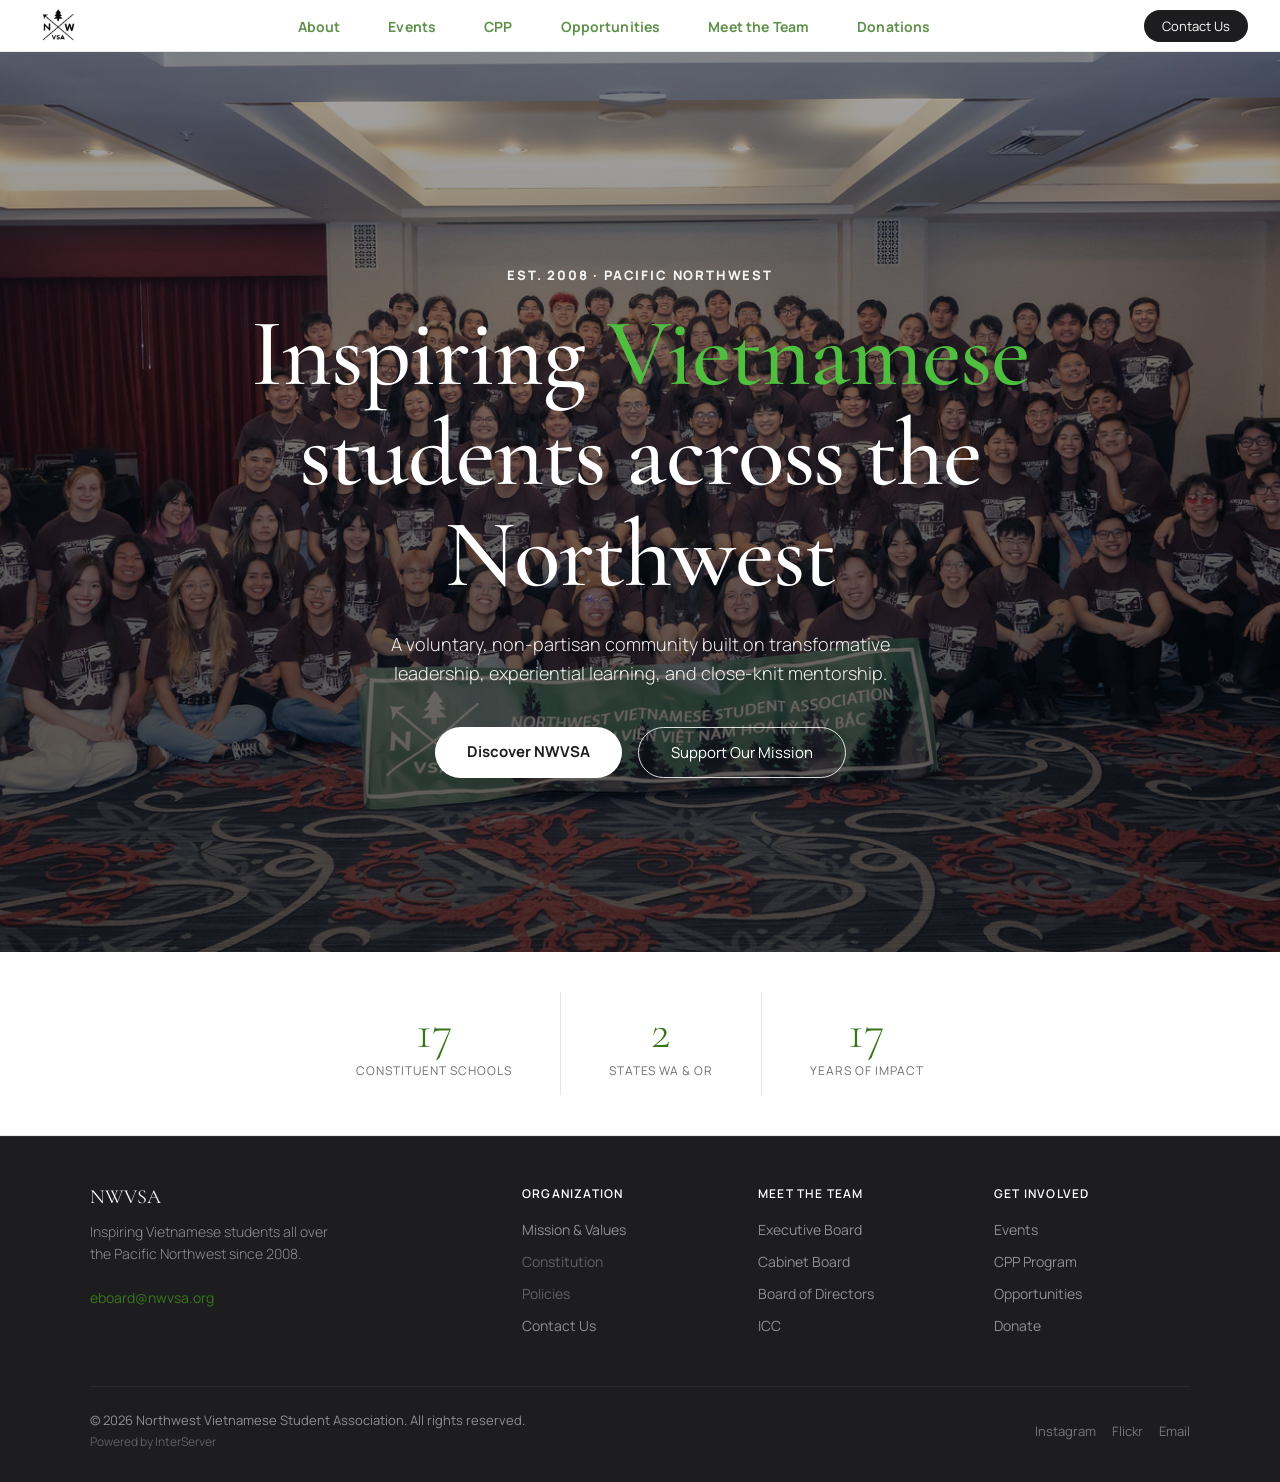
==== commit d6dac031: "Deploy 7e2a5d212edf1f9fbb8d3d2e38e5f08c999bb7e5 rickyleNWVSA/nwvsa@7e2a5d212edf1f9fbb8d3d2e38e5f08c9" ====
--- a/index.html
+++ b/index.html
@@ -46,8 +46,8 @@
       href="https://fonts.googleapis.com/css2?family=Cormorant+Garamond:ital,wght@0,300;0,400;0,600;1,300;1,400&display=swap"
       rel="stylesheet"
     />
-    <script type="module" crossorigin src="/assets/index-B9jtLSFq.js"></script>
-    <link rel="stylesheet" crossorigin href="/assets/index-BCs2i4xz.css">
+    <script type="module" crossorigin src="/assets/index-CGLZx_lK.js"></script>
+    <link rel="stylesheet" crossorigin href="/assets/index-BOuUZXQh.css">
   </head>
   <body>
     <div id="root"></div>
--- a/assets/index-BOuUZXQh.css
+++ b/assets/index-BOuUZXQh.css
@@ -0,0 +1 @@
+@font-face{font-family:Manrope;src:url(/fonts/Manrope-VariableFont_wght.ttf)format("truetype-variations");font-weight:200 800;font-style:normal;font-display:swap}:root{--white:#fff;--off-white:#f5f5f7;--light-gray:#e8e8ed;--mid-gray:#6e6e73;--dark:#1d1d1f;--accent:#38761d;--accent-soft:#84c768;--accent-light:#4fbf40;--red:#c0392b;--font-display:"Cormorant Garamond", Georgia, serif;--font-body:"Manrope", -apple-system, BlinkMacSystemFont, "Helvetica Neue", sans-serif}*,:before,:after{box-sizing:border-box;margin:0;padding:0}html{scroll-behavior:smooth}body{font-family:var(--font-body);background:var(--white);color:var(--dark);overflow-x:hidden}.reveal,.reveal.visible{opacity:1;transform:none}.about{background:var(--off-white);border-radius:28px;grid-template-columns:1fr 1fr;align-items:center;gap:80px;max-width:1200px;margin:0 auto;padding:100px 60px;display:grid}.about-visual{position:relative}.about-card{background:var(--white);border-radius:20px;padding:40px;box-shadow:0 2px 40px #0000000f}.about-card-accent{background:var(--accent);border-radius:2px;width:40px;height:4px;margin-bottom:20px}.about-card-text{font-family:var(--font-display);color:var(--dark);font-size:22px;font-style:italic;font-weight:300;line-height:1.5}.about-card-footer{color:var(--mid-gray);letter-spacing:.04em;margin-top:24px;font-size:13px}.about-year-badge{background:var(--accent);color:var(--white);font-family:var(--font-display);letter-spacing:.04em;border-radius:16px;padding:16px 24px;font-size:14px;font-weight:600;position:absolute;bottom:-20px;right:-20px;box-shadow:0 8px 24px #d4a8534d}.goals-section{background:var(--white);padding:100px 24px}.goals-header{text-align:center;max-width:700px;margin:0 auto 64px}.goals-grid{background:var(--light-gray);border-radius:24px;grid-template-columns:repeat(3,1fr);gap:2px;max-width:1100px;margin:0 auto;display:grid;overflow:hidden}.goals-grid--2x2{grid-template-columns:repeat(2,1fr);max-width:800px}.goal-card{background:var(--white);padding:56px 40px;transition:background .3s;position:relative}.goal-card:hover{background:var(--off-white)}.goal-icon{background:var(--dark);border-radius:12px;justify-content:center;align-items:center;width:48px;height:48px;margin-bottom:28px;display:flex}.goal-icon svg{width:24px;height:24px;fill:var(--white)}.goal-title{font-family:var(--font-display);color:var(--dark);margin-bottom:14px;font-size:22px;font-weight:400;line-height:1.3}.goal-desc{color:var(--mid-gray);font-size:15px;font-weight:300;line-height:1.6}.mission-section{background:var(--off-white);text-align:center;padding:100px 24px;position:relative;overflow:hidden}.mission-section:before{content:"";pointer-events:none;background:radial-gradient(60% 50%,#d4a85326 0%,#0000 70%);position:absolute;inset:0}.mission-quote{font-family:var(--font-display);color:var(--accent);max-width:900px;margin:0 auto;font-size:clamp(24px,4vw,48px);font-style:italic;font-weight:300;line-height:1.4;position:relative}.mission-quote:before{content:"\"";color:var(--accent);opacity:.3;font-size:120px;font-style:normal;line-height:1;position:absolute;top:-40px;left:-20px}.mission-attr{letter-spacing:.12em;text-transform:uppercase;color:var(--accent);margin-top:32px;font-size:13px;position:relative}.events-section{background:var(--white);padding:100px 24px}.events-header{flex-wrap:wrap;justify-content:space-between;align-items:flex-end;gap:20px;max-width:1100px;margin:0 auto 48px;display:flex}.events-grid{grid-template-columns:repeat(3,1fr);gap:16px;max-width:1100px;margin:0 auto;display:grid}.event-card{background:var(--off-white);border:1px solid var(--light-gray);cursor:pointer;border-radius:20px;transition:transform .25s,box-shadow .25s;overflow:hidden}.event-card:hover{transform:translateY(-4px);box-shadow:0 20px 48px #00000014}.event-photo{aspect-ratio:16/9;object-fit:cover;width:100%;display:block}.event-photo--logo{object-fit:contain;background:var(--white);padding:28px}.event-card-top{padding:36px 32px 28px}.event-tag{letter-spacing:.1em;text-transform:uppercase;color:var(--accent);background:var(--accent-soft);border-radius:980px;margin-bottom:16px;padding:4px 12px;font-size:11px;font-weight:600;display:inline-block}.event-title{font-family:var(--font-display);color:var(--dark);margin-bottom:10px;font-size:24px;font-weight:400;line-height:1.3}.event-desc{color:var(--mid-gray);font-size:14px;font-weight:300;line-height:1.5}.event-card-bottom{border-top:1px solid var(--light-gray);justify-content:space-between;align-items:center;padding:20px 32px;display:flex}.event-arrow{background:var(--dark);border-radius:50%;justify-content:center;align-items:center;width:32px;height:32px;transition:background .2s;display:flex}.event-card:hover .event-arrow{background:var(--accent)}.event-arrow svg{width:14px;height:14px;fill:var(--white)}@media (width<=900px){.about{grid-template-columns:1fr;gap:40px;padding:60px 32px}.goals-grid,.events-grid{grid-template-columns:1fr}}section{padding:100px 24px}@media (width<=640px){section{padding:64px 20px!important}}.section-wrap{max-width:1200px;margin:0 auto}.section-eyebrow{letter-spacing:.14em;text-transform:uppercase;color:var(--accent);margin-bottom:16px;font-size:12px;font-weight:600}.section-title{font-family:var(--font-display);color:var(--dark);max-width:720px;font-size:clamp(32px,5vw,56px);font-weight:300;line-height:1.1}.section-title em{color:var(--accent);font-style:italic}.section-body{color:var(--mid-gray);max-width:600px;margin-top:20px;font-size:17px;font-weight:300;line-height:1.7}.btn-primary{background:var(--dark);color:var(--white);cursor:pointer;border:none;border-radius:980px;padding:14px 32px;font-size:15px;text-decoration:none;transition:transform .18s,background .2s;display:inline-block}.btn-primary:hover{background:var(--accent);transform:scale(1.03)}.btn-outline{background:var(--white);color:var(--accent);border:1.5px solid var(--white);cursor:pointer;border-radius:980px;padding:14px 32px;font-size:15px;text-decoration:none;transition:transform .18s,background .2s,color .2s;display:inline-block}.btn-outline:hover{background:var(--dark);color:var(--white);transform:scale(1.03)}.photo-frame{object-fit:cover;border-radius:20px;width:100%;height:auto;display:block;box-shadow:0 18px 44px #00000024}.media-band{max-width:1100px;margin:0 auto}.media-band figcaption{text-align:center;color:var(--mid-gray);letter-spacing:.02em;margin-top:14px;font-size:13px}.photo-gallery{grid-template-columns:repeat(3,1fr);gap:16px;max-width:1100px;margin:0 auto;display:grid}.photo-gallery .photo-frame{aspect-ratio:4/3;height:100%}@media (width<=760px){.photo-gallery{grid-template-columns:1fr 1fr}}nav{z-index:100;-webkit-backdrop-filter:blur(20px);backdrop-filter:blur(20px);background:#ffffffeb;border-bottom:1px solid #00000014;justify-content:space-between;align-items:center;height:52px;padding:0 32px;display:flex;position:sticky;top:0}.nav-logo-img{width:auto;height:52px;display:block}.nav-links{gap:48px;list-style:none;display:flex}.nav-links a{color:var(--accent);opacity:.8;letter-spacing:.01em;font-size:14px;font-weight:700;text-decoration:none}.nav-links a:hover{opacity:1}.nav-cta{background:var(--dark);color:var(--white);border-radius:980px;padding:7px 18px;font-size:13px;text-decoration:none}.nav-burger{border:1px solid var(--light-gray);background:var(--off-white);cursor:pointer;border-radius:10px;flex-direction:column;justify-content:center;align-items:center;gap:4px;width:36px;height:36px;display:none}.nav-burger span{background:var(--dark);border-radius:2px;width:17px;height:2px}.nav-menu{background:var(--white);border-bottom:1px solid var(--light-gray);flex-direction:column;gap:2px;padding:8px 24px 20px;display:flex;position:absolute;top:100%;left:0;right:0;box-shadow:0 16px 32px #00000014}.nav-menu a{color:var(--accent);opacity:.85;border-bottom:1px solid var(--off-white);padding:13px 0;font-size:15px;font-weight:700;text-decoration:none}.nav-menu-cta{text-align:center;background:var(--dark);border-radius:980px;margin-top:10px;padding:12px;color:var(--white)!important;opacity:1!important;border-bottom:none!important}@media (width<=900px){.nav-links,.nav-cta{display:none}.nav-burger{display:flex}}footer{background:var(--dark);color:#ffffff80;border-top:1px solid #ffffff0f;padding:48px 60px 32px}.footer-grid{grid-template-columns:2fr 1fr 1fr 1fr;gap:40px;max-width:1100px;margin:0 auto 40px;display:grid}.footer-brand{font-family:var(--font-display);color:var(--accent);margin-bottom:12px;font-size:20px;font-weight:400}.footer-brand span{color:var(--white)}.footer-tagline{max-width:260px;font-size:14px;font-weight:300;line-height:1.6}.footer-col h4{letter-spacing:.1em;text-transform:uppercase;color:var(--white);margin-bottom:16px;font-size:12px;font-weight:600}.footer-col ul{list-style:none}.footer-col li{margin-bottom:10px}.footer-col a{color:#ffffff80;font-size:14px;text-decoration:none;transition:color .2s}.footer-col a:hover{color:var(--accent)}.footer-col .footer-soon{color:#ffffff4d;cursor:default;font-size:14px}.footer-bottom{border-top:1px solid #ffffff0f;flex-wrap:wrap;justify-content:space-between;align-items:center;gap:12px;max-width:1100px;margin:0 auto;padding-top:24px;font-size:13px;display:flex}.footer-legal{flex-direction:column;gap:4px;display:flex}.footer-powered-by{color:#ffffff4d;font-size:12px;text-decoration:none;transition:color .2s}.footer-powered-by:hover{color:var(--accent)}.footer-social{gap:16px;display:flex}.footer-social a{color:#fff6;font-size:13px;text-decoration:none;transition:color .2s}.footer-social a:hover{color:var(--accent)}@media (width<=900px){.footer-grid{grid-template-columns:1fr 1fr}}@media (width<=600px){footer{padding:40px 24px 24px}.footer-grid{grid-template-columns:1fr 1fr;gap:28px;margin-bottom:28px}.footer-brand-block{grid-column:1/-1}.footer-tagline{max-width:none}.footer-col li{margin-bottom:8px}}.hero{text-align:center;background:#2a2a2e url(/images/NWVSA_Homepage2025_Photo.jpg) 50%/cover no-repeat;flex-direction:column;justify-content:center;align-items:center;min-height:100vh;padding:100px 24px 60px;display:flex;position:relative;overflow:hidden}.hero:before{content:"";pointer-events:none;z-index:0;background:linear-gradient(#00000057 0%,#0000009e 100%);position:absolute;inset:0}.hero>*{z-index:1;position:relative}.hero-eyebrow{letter-spacing:.14em;text-transform:uppercase;color:#ffffffeb;opacity:0;margin-bottom:20px;font-size:13px;font-weight:800;animation:.8s .2s forwards fadeUp}.hero-title{font-family:var(--font-display);letter-spacing:-.01em;color:var(--white);opacity:0;max-width:900px;font-size:clamp(42px,8vw,96px);font-weight:500;line-height:1.05;animation:.9s .35s forwards fadeUp}.hero-title em{color:var(--accent-light);font-style:normal}.hero-sub{color:#ffffffeb;text-shadow:0 1px 12px #00000073;opacity:0;max-width:580px;margin-top:24px;font-size:18px;font-weight:300;line-height:1.6;animation:.9s .5s forwards fadeUp}.hero-actions{opacity:0;flex-wrap:wrap;justify-content:center;gap:16px;margin-top:40px;animation:.9s .65s forwards fadeUp;display:flex}.hero-scroll{opacity:0;flex-direction:column;align-items:center;gap:8px;margin-top:72px;animation:.9s .85s forwards fadeUp;display:flex}.hero-scroll span{letter-spacing:.12em;text-transform:uppercase;color:#fff9;font-size:11px}.scroll-line{background:linear-gradient(180deg, var(--accent-light) 0%, transparent 100%);width:1px;height:48px;animation:2s ease-in-out infinite scrollPulse}.hero .btn-primary{background:var(--white);color:var(--dark);font-weight:700}.hero .btn-primary:hover{background:var(--accent-light);color:var(--dark)}.hero .btn-outline{color:var(--white);background:0 0;border-color:#ffffffd9}.hero .btn-outline:hover{color:var(--white);background:#ffffff29}@keyframes scrollPulse{0%,to{opacity:.4;transform:scaleY(1)}50%{opacity:1;transform:scaleY(1.2)}}@keyframes fadeUp{0%{opacity:0;transform:translateY(24px)}to{opacity:1;transform:translateY(0)}}@keyframes fadeIn{0%{opacity:0}to{opacity:1}}.stat-bar{border-bottom:1px solid var(--light-gray);background:#ffffffeb;flex-wrap:wrap;justify-content:center;gap:0;padding:40px 24px;display:flex}.stat-item{text-align:center;opacity:0;border-right:1px solid #0000001a;padding:16px 48px;animation:.8s forwards fadeIn}.stat-item:last-child{border-right:none}.stat-item:first-child{animation-delay:.1s}.stat-item:nth-child(2){animation-delay:.2s}.stat-item:nth-child(3){animation-delay:.3s}.stat-item:nth-child(4){animation-delay:.4s}.stat-num{font-family:var(--font-display);color:var(--dark);font-size:48px;font-weight:300;line-height:1}.stat-num em{color:var(--accent);font-style:normal}.stat-label{color:var(--mid-gray);letter-spacing:.08em;text-transform:uppercase;margin-top:6px;font-size:12px}@media (width<=900px){.stat-item{padding:16px 24px}}@media (width<=600px){.hero-actions{flex-direction:column;align-items:center}}.flipbook-stage{--book-w:380px;--book-h:580px;min-height:calc(var(--book-h) + 40px);perspective:2400px;justify-content:center;align-items:center;display:flex;position:relative}.flipbook-stage input.flip-toggle{display:none}.flipbook{width:var(--book-w);height:var(--book-h);perspective:2000px;transition-duration:1s;position:relative}.front-cover,.back-cover{background:linear-gradient(135deg, color-mix(in srgb, var(--cover-color,#dc143c) 72%, #000), var(--cover-color,#dc143c));color:#fff;text-align:center;border-radius:2.5px 5px 5px 2.5px;flex-direction:column;justify-content:center;align-items:center;gap:10px;width:100%;height:100%;padding:24px;display:flex;box-shadow:inset -6px 0 12px #00000040,0 6px 18px #00000040}.front-cover{cursor:pointer;transform-origin:0;transform-style:preserve-3d;z-index:99;transition:transform .5s;position:absolute}.cover-face{backface-visibility:hidden;flex-direction:column;justify-content:center;align-items:center;gap:10px;display:flex}.front-cover label{cursor:pointer;position:absolute;inset:0}.back-cover{z-index:-1;position:relative}.cover-logo{filter:drop-shadow(0 3px 8px #0000004d);width:42%;max-width:150px;height:auto;margin-bottom:8px}.cover-eyebrow{letter-spacing:.18em;text-transform:uppercase;opacity:.85;font-size:12px}.cover-title{font-family:var(--font-display,Georgia, serif);max-width:90%;font-size:clamp(24px,4vw,32px);font-weight:600;line-height:1.1}.cover-hint{opacity:.8;margin-top:6px;font-size:12px}.leaf{width:calc(var(--book-w) - 10px);height:calc(var(--book-h) - 20px);transform-origin:0;transform-style:preserve-3d;background:#fff;border-radius:0 5px 5px 0;transition-duration:.5s;position:absolute;top:10px;left:1px;transform:rotateY(0)}.leaf-face{backface-visibility:hidden;background:#fff;position:absolute;inset:0;overflow:hidden}.leaf-face.front{border-radius:0 5px 5px 0}.leaf-face.back{border-radius:5px 0 0 5px;transform:rotateY(180deg)}.leaf-face label{cursor:pointer;z-index:3;position:absolute;inset:0}.leaf-face.front:after{content:"";pointer-events:none;background:linear-gradient(270deg,#00000012,#0000 12%);position:absolute;inset:0}.leaf-face.back:after{content:"";pointer-events:none;background:linear-gradient(90deg,#00000012,#0000 12%);position:absolute;inset:0}.leaf-content{z-index:1;padding:22px 20px;position:absolute;inset:0}.page-nav{z-index:999;align-items:center;gap:10px;display:none;position:absolute;bottom:16px;right:16px}.page-counter{color:var(--mid-gray,#6e6e73);background:#ffffffe6;border-radius:980px;padding:4px 10px;font-size:11px;font-weight:700}.page-next-btn{background:var(--dark,#1d1d1f);color:#fff;cursor:pointer;border:none;border-radius:50%;width:38px;height:38px;font-size:17px;line-height:1;transition:transform .15s;box-shadow:0 6px 16px #00000040}.page-next-btn:hover{transform:scale(1.08)}.teams-page{min-height:100dvh;color:var(--dark,#1d1d1f);background:var(--white,#fff);flex-direction:column;align-items:center;padding:40px 24px 100px;display:flex}.teams-back{color:var(--mid-gray,#6e6e73);align-self:flex-start;font-size:13px;text-decoration:none}.teams-back:hover{color:var(--accent,#38761d)}.teams-head{text-align:center;margin:8px 0 24px}.teams-eyebrow{letter-spacing:.18em;text-transform:uppercase;color:var(--accent,#38761d);font-size:12px}.teams-title{font-family:var(--font-display,Georgia, serif);color:var(--dark,#1d1d1f);margin-top:6px;font-size:46px;font-weight:600}.teams-hint{color:var(--mid-gray,#6e6e73);margin-top:8px;font-size:14px}.tc{grid-template-columns:auto 1fr auto;align-items:center;gap:8px;width:100%;max-width:1100px;margin-top:8px;display:grid}.tc-viewport{min-height:calc(var(--book-h) + 70px);perspective:1900px;position:relative;overflow:hidden}.tc-stage{transform-style:preserve-3d;position:absolute;inset:0}.tc-slot{width:var(--book-w);margin-left:calc(var(--book-w) / -2);transition:transform .55s cubic-bezier(.22,.7,.24,1),opacity .5s,filter .5s;position:absolute;top:24px;left:50%}.tc-slot:not(.is-center){cursor:pointer}.tc-slot:not(.is-center) .flipbook-stage{pointer-events:none}.tc-slot:not(.is-center):hover{filter:brightness()saturate()!important}.tc-slot .flipbook-stage{min-height:0}.tc-arrow{z-index:50;background:var(--white,#fff);width:48px;height:48px;color:var(--dark,#1d1d1f);cursor:pointer;border:1px solid #0000001f;border-radius:50%;flex:none;font-size:26px;line-height:1;transition:background .15s,color .15s,transform .15s;box-shadow:0 6px 18px #0000001f}.tc-arrow:hover{background:var(--accent,#38761d);color:#fff;transform:scale(1.06)}.tc-caption{font-family:var(--font-display,Georgia, serif);color:var(--dark,#1d1d1f);align-items:center;gap:10px;margin-top:18px;font-size:22px;font-weight:600;display:inline-flex}.tc-dot{background:var(--dot,#38761d);border-radius:50%;width:12px;height:12px}.team-page{flex-direction:column;height:100%;display:flex}.team-card{text-align:center;flex-direction:column;flex:1;justify-content:center;align-items:center;min-height:0;padding:10px 0;display:flex}.team-card+.team-card{border-top:1px solid var(--light-gray,#e8e8ee)}.team-photo{background:var(--light-gray,#e8e8ee);border-radius:50%;flex:none;width:240px;height:240px;overflow:hidden;box-shadow:0 10px 30px #0000002e}.team-photo img{object-fit:cover;width:100%;height:100%}.team-photo--logo img{object-fit:contain;padding:26px}.team-role{letter-spacing:.14em;text-transform:uppercase;color:var(--accent,#38761d);margin-top:20px;font-size:12px}.team-name{font-family:var(--font-display,Georgia, serif);margin-top:5px;font-size:27px;font-weight:600}.team-pronouns{color:var(--mid-gray,#6e6e73);margin-top:3px;font-size:12px;font-style:italic}.team-blurb{color:var(--mid-gray,#6e6e73);margin-top:10px;font-size:13px;font-weight:300;line-height:1.55}.tm-mobile{width:100%;max-width:480px;margin-top:8px}.tm-pills{gap:8px;padding-bottom:4px;display:flex;overflow-x:auto}.tm-pill{appearance:none;cursor:pointer;border:1px solid var(--light-gray,#e8e8ee);background:var(--off-white,#f5f5f7);color:var(--mid-gray,#6e6e73);border-radius:980px;flex:none;padding:9px 18px;font-family:inherit;font-size:13px;font-weight:700}.tm-pill[aria-pressed=true]{color:#fff;background:var(--pill-color,var(--accent,#38761d));border-color:#0000}.tm-list{flex-direction:column;margin-top:8px;display:flex}.tm-member{border-bottom:1px solid var(--light-gray,#e8e8ee);align-items:center;gap:16px;padding:18px 0;display:flex}.tm-photo{background:var(--light-gray,#e8e8ee);border-radius:50%;flex:none;width:64px;height:64px;overflow:hidden;box-shadow:0 4px 12px #00000024}.tm-photo img{object-fit:cover;width:100%;height:100%}.tm-photo--logo img{object-fit:contain;padding:10px}.tm-role{letter-spacing:.1em;text-transform:uppercase;color:var(--accent,#38761d);font-size:10px;font-weight:700}.tm-name{font-family:var(--font-display,Georgia, serif);color:var(--dark,#1d1d1f);margin-top:2px;font-size:20px;font-weight:600}.tm-pronouns{color:var(--mid-gray,#6e6e73);margin-top:1px;font-size:11.5px;font-style:italic}.tm-detail{color:var(--mid-gray,#6e6e73);margin-top:3px;font-size:12px}@media (width>=640px) and (width<=899px){.tc-slot:not(.is-center){display:none}.flipbook-stage{--book-w:380px!important;--book-h:480px!important}.tc-viewport{overflow:visible}.page-nav{right:56px}}.icc{width:100%;max-width:1200px;margin-top:88px}.icc-head{text-align:center;max-width:640px;margin:0 auto 40px}.icc-title{font-family:var(--font-display,Georgia, serif);color:var(--dark,#1d1d1f);margin-top:6px;font-size:clamp(28px,4vw,40px);font-weight:600}.icc-sub{color:var(--mid-gray,#6e6e73);margin-top:12px;font-size:15px;line-height:1.6}.icc-grid{grid-template-columns:repeat(auto-fill,minmax(300px,1fr));gap:24px;display:grid}.icc-card{background:var(--white,#fff);border:1px solid var(--light-gray,#e8e8ee);text-align:center;border-radius:18px;padding:22px 22px 26px;transition:transform .18s,box-shadow .18s;box-shadow:0 6px 20px #0000000d}.icc-card:hover{transform:translateY(-3px);box-shadow:0 16px 36px #0000001a}.icc-logo{background:var(--off-white,#f5f5f7);border-radius:14px;justify-content:center;align-items:center;width:100%;height:140px;margin-bottom:18px;padding:14px;display:flex}.icc-logo img{object-fit:contain;max-width:100%;max-height:100%}.icc-school{font-family:var(--font-display,Georgia, serif);color:var(--dark,#1d1d1f);border-bottom:1px solid var(--light-gray,#e8e8ee);margin-bottom:16px;padding-bottom:16px;font-size:20px;font-weight:600;line-height:1.25}.icc-reps{flex-direction:column;gap:12px;list-style:none;display:flex}.icc-reps li{flex-direction:column;display:flex}.icc-role{letter-spacing:.12em;text-transform:uppercase;color:var(--accent,#38761d);font-size:10.5px}.icc-name{color:var(--dark,#1d1d1f);margin-top:2px;font-size:16px;font-weight:600}.about-split{grid-template-columns:1fr 1fr;align-items:center;gap:56px;max-width:1100px;margin:0 auto;display:grid}@media (width<=900px){.about-split{grid-template-columns:1fr;gap:36px}}.schools-section{background:var(--off-white);padding:100px 24px}.schools-header{text-align:center;max-width:600px;margin:0 auto 60px}.schools-grid{grid-template-columns:repeat(4,1fr);justify-items:center;gap:12px;max-width:800px;margin:0 auto;display:grid}@media (width<=600px){.schools-grid{grid-template-columns:repeat(2,1fr)}}.school-chip{background:var(--white);text-align:center;color:var(--dark);cursor:pointer;box-sizing:border-box;border:1px solid #0000;border-radius:12px;flex-direction:column;justify-content:center;width:100%;min-height:60px;padding:14px 16px;font-size:13px;font-weight:400;text-decoration:none;transition:border-color .2s,transform .2s,box-shadow .2s;display:flex}.school-chip:hover{border-color:var(--accent);transform:translateY(-2px);box-shadow:0 6px 20px #d4a85326}.school-chip .school-abbr{color:var(--mid-gray);margin-top:3px;font-size:11px;display:block}.school-chip:hover .school-abbr{color:var(--accent)}@media (width<=900px){#cpp .about-visual{display:none}}.back-link{letter-spacing:.04em;color:var(--mid-gray);align-items:center;gap:6px;margin-bottom:28px;font-size:13px;text-decoration:none;transition:color .2s;display:inline-flex}.back-link:hover{color:var(--accent)}.detail-list{flex-direction:column;gap:10px;margin:0;padding:0;list-style:none;display:flex}.detail-list li{color:var(--mid-gray);padding-left:20px;font-size:15px;font-weight:300;line-height:1.6;position:relative}.detail-list li:before{content:"";background:var(--accent);border-radius:50%;width:6px;height:6px;position:absolute;top:8px;left:0}.detail-list--columns{grid-template-columns:1fr 1fr;gap:10px 32px;display:grid}.detail-list--large li{font-size:16px}.fellowship-title{white-space:nowrap}@media (width<=700px){.fellowship-title{white-space:normal}}.profile-split{grid-template-columns:1fr 1fr;align-items:start;gap:56px;display:grid}.impact-header{text-align:center;margin-bottom:40px}.impact-stats{flex-wrap:wrap;justify-content:center;gap:0;max-width:1100px;margin:0 auto;display:flex}.impact-stat{text-align:center;border-right:1px solid var(--light-gray);padding:16px 40px}.impact-stat:last-child{border-right:none}.impact-num{font-size:40px}.impact-label{text-transform:none;letter-spacing:.02em;max-width:160px;margin:6px auto 0;line-height:1.4}.org-link{color:var(--accent);align-items:center;gap:6px;margin-top:16px;font-size:13px;font-weight:600;text-decoration:none;display:inline-flex}.org-link:hover{text-decoration:underline}.contact-card{background:var(--off-white);text-align:center;border-radius:24px;max-width:700px;margin:0 auto;padding:56px}.contact-card .goal-desc{max-width:500px;margin:12px auto 28px}.contact-links{flex-direction:column;align-items:center;gap:16px;display:flex}@media (width<=900px){.profile-split{grid-template-columns:1fr;gap:36px}.detail-list--columns{grid-template-columns:1fr}}@media (width<=600px){.impact-stat{border-right:none;padding:16px 20px}.contact-card{padding:40px 24px}}.donate-section{background:linear-gradient(135deg, var(--dark) 0%, #2a2a2e 100%);text-align:center;padding:100px 24px;position:relative;overflow:hidden}.donate-section:before{content:"";pointer-events:none;background:radial-gradient(circle,#d4a8531f 0%,#0000 70%);border-radius:50%;width:600px;height:600px;position:absolute;top:-200px;right:-100px}.donate-title{font-family:var(--font-display);color:var(--white);max-width:700px;margin:0 auto;font-size:clamp(36px,5vw,64px);font-weight:300;line-height:1.15;position:relative}.donate-title em{color:var(--accent);font-style:italic}.donate-sub{color:#ffffff8c;max-width:500px;margin:20px auto 40px;font-size:17px;font-weight:300;line-height:1.6;position:relative}.btn-gold{background:var(--accent);color:var(--white);cursor:pointer;border:none;border-radius:980px;padding:16px 40px;font-size:16px;text-decoration:none;transition:transform .18s,background .2s;display:inline-block;position:relative}.btn-gold:hover{background:#5c9a42;transform:scale(1.04)}@font-face{font-family:NCL Gasdrifo;src:url(/fonts/NCL-Gasdrifo.otf)format("opentype");font-weight:400;font-style:normal;font-display:swap}.sponsors-section{background:var(--white);padding:100px 24px}.sponsors-header{text-align:center;max-width:700px;margin:0 auto 64px}.sponsors-grid{flex-wrap:wrap;justify-content:center;align-items:center;gap:24px;max-width:1100px;margin:0 auto;display:flex}.sponsor-card{background:var(--white);border:1px solid var(--light-gray);border-radius:16px;justify-content:center;align-items:center;width:200px;height:120px;padding:20px 28px;transition:box-shadow .3s,border-color .3s;display:flex}.sponsor-card:hover{border-color:var(--accent);box-shadow:0 8px 24px #0000000f}.sponsor-logo{object-fit:contain;filter:grayscale();opacity:.65;max-width:100%;max-height:100%;transition:filter .3s,opacity .3s}.sponsor-card:hover .sponsor-logo{filter:none;opacity:1}.sponsor-name{font-family:"NCL Gasdrifo", var(--font-display);color:var(--dark);text-align:center;letter-spacing:.01em;opacity:.85;padding:0 8px;font-size:26px;font-weight:400;line-height:1.3;transition:color .3s,opacity .3s}.sponsor-card:hover .sponsor-name{color:var(--accent);opacity:1}@media (width<=600px){.sponsor-card{width:150px;height:100px}.sponsor-name{font-size:21px}}.acd-page{color:#f4f4f6;background:radial-gradient(circle at 50% 25%,#1c1c22,#0d0d10 70%);flex-direction:column;align-items:center;min-height:100dvh;padding:40px 24px 80px;display:flex;overflow:hidden}.acd-head{text-align:center;margin-bottom:20px}.acd-eyebrow{letter-spacing:.2em;text-transform:uppercase;color:#9a9aa6;font-size:12px}.acd-title{font-family:var(--font-display,Georgia, serif);margin:6px 0 0;font-size:38px;font-weight:600}.acd-hint{color:#9a9aa6;max-width:480px;margin-top:8px;font-size:14px}.acd-tabs{z-index:2;flex-wrap:wrap;justify-content:center;gap:8px;margin-bottom:12px;display:flex}.acd-tab{color:#cfcfd6;cursor:pointer;background:#ffffff0d;border:1px solid #ffffff24;border-radius:999px;align-items:center;gap:8px;padding:9px 16px;font-size:13px;font-weight:500;transition:background .15s,color .15s,border-color .15s;display:inline-flex}.acd-tab-dot{background:rgb(var(--clr));border-radius:50%;flex:none;width:10px;height:10px}.acd-tab:hover{border-color:rgb(var(--clr));color:#fff}.acd-tab.is-active{background:rgb(var(--clr));border-color:rgb(var(--clr));color:#fff}.acd-tab.is-active .acd-tab-dot{background:#fff}.acd-scene{width:100%;min-height:calc(var(--h) + 80px);perspective:1400px;flex:1;justify-content:center;align-items:center;display:flex}.acd-ring{width:var(--w);height:var(--h);transform-style:preserve-3d;transition:transform .9s cubic-bezier(.22,.7,.24,1);position:relative}.acd-slot{transition:filter .5s;position:absolute;inset:0}.acd-slot .flipbook-stage{min-height:0}.acd-slot:not(.is-active){cursor:pointer;filter:brightness(.5)saturate(.85)}.acd-slot:not(.is-active) .flipbook-stage{pointer-events:none}.acd-slot:not(.is-active):hover{filter:brightness(.78)saturate()}.acd-slot.is-active{filter:drop-shadow(0 18px 30px #0000008c) drop-shadow(0 0 26px rgba(var(--clr), .5))}.acd-page-spread{flex-direction:column;height:100%;display:flex}.acd-card{text-align:center;color:#1d1d1f;flex-direction:column;flex:1;justify-content:center;align-items:center;min-height:0;padding:8px 6px;display:flex}.acd-card+.acd-card{border-top:1px solid #e8e8ee}.acd-card-photo{background:#e8e8ee;border-radius:50%;flex:none;width:66px;height:66px;overflow:hidden;box-shadow:0 3px 10px #00000026}.acd-card-photo img{object-fit:cover;width:100%;height:100%}.acd-card-role{letter-spacing:.12em;text-transform:uppercase;color:#38761d;margin-top:9px;font-size:10px}.acd-card-name{font-family:var(--font-display,Georgia, serif);margin:3px 0 0;font-size:18px;font-weight:600}.acd-card-blurb{color:#6e6e73;margin-top:7px;font-size:11.5px;font-weight:300;line-height:1.5}
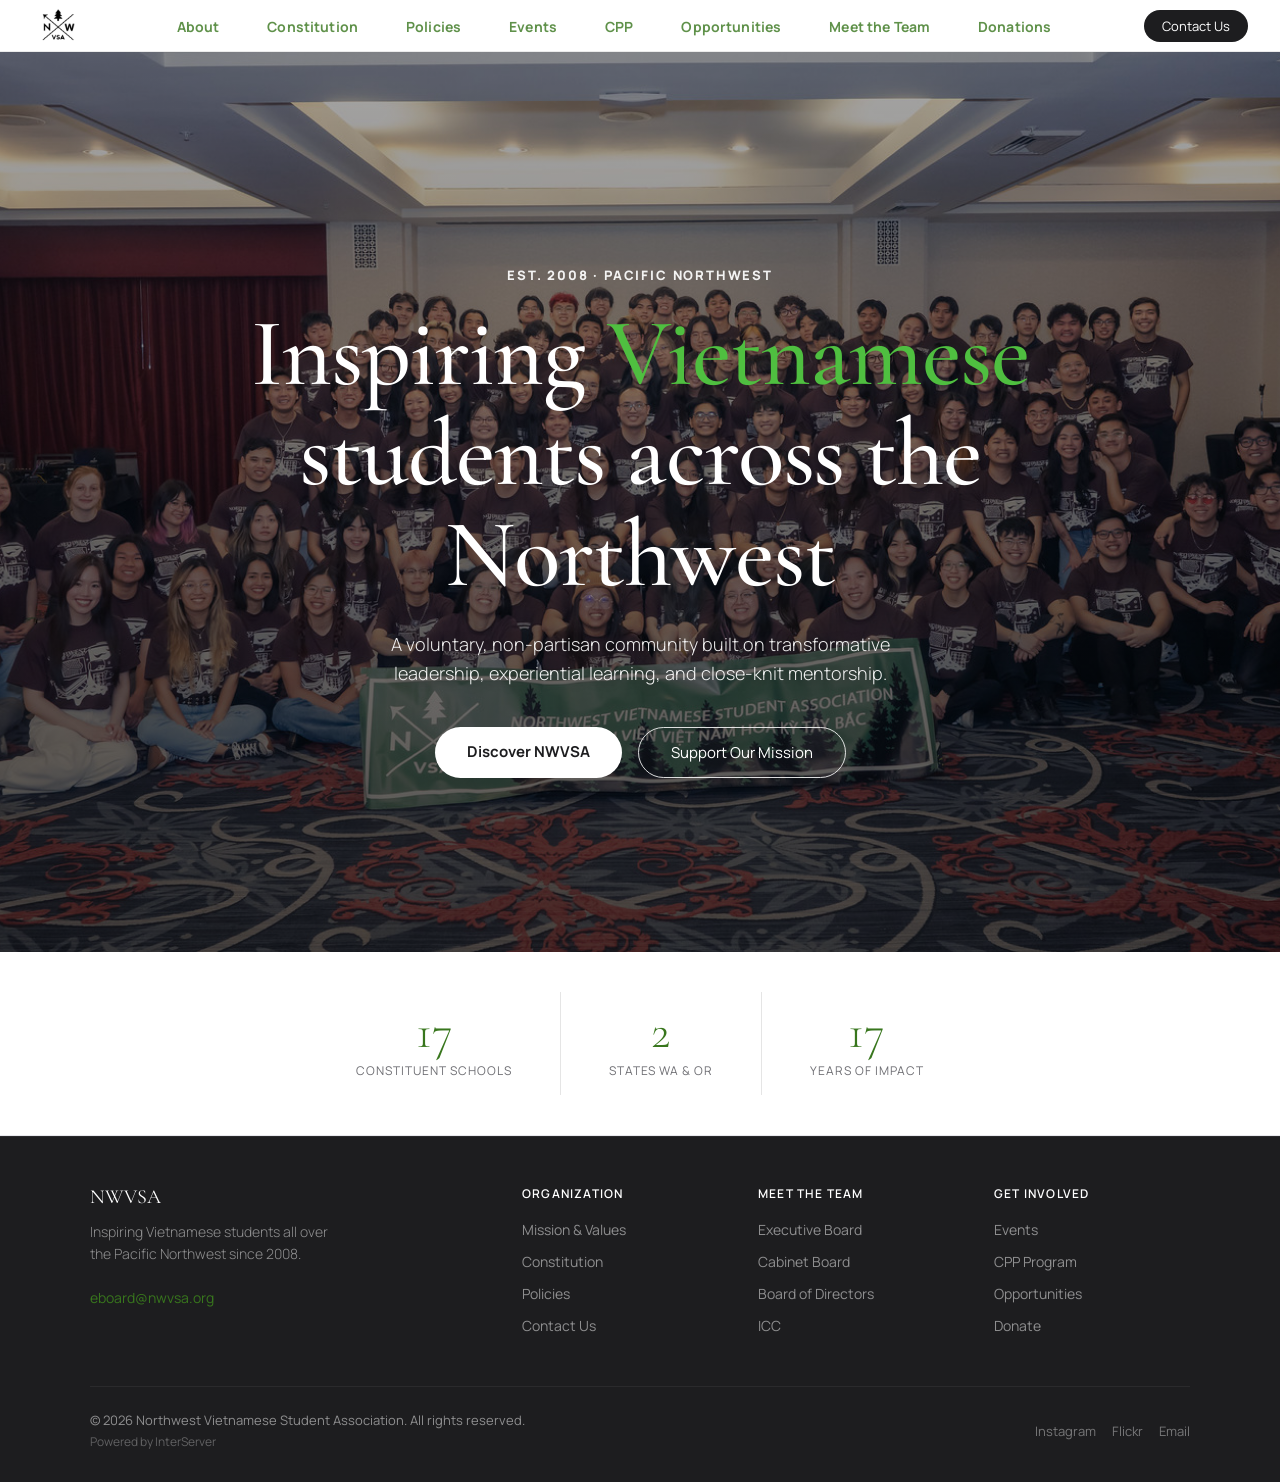
==== commit 6d5d032a: "Deploy 50609c36637fd2b1573c5097d9f611967d6f7b8c rickyleNWVSA/nwvsa@50609c36637fd2b1573c5097d9f611967" ====
--- a/index.html
+++ b/index.html
@@ -46,8 +46,8 @@
       href="https://fonts.googleapis.com/css2?family=Cormorant+Garamond:ital,wght@0,300;0,400;0,600;1,300;1,400&display=swap"
       rel="stylesheet"
     />
-    <script type="module" crossorigin src="/assets/index-CGLZx_lK.js"></script>
-    <link rel="stylesheet" crossorigin href="/assets/index-BOuUZXQh.css">
+    <script type="module" crossorigin src="/assets/index-CePl2wFf.js"></script>
+    <link rel="stylesheet" crossorigin href="/assets/index-Cuo4bZii.css">
   </head>
   <body>
     <div id="root"></div>
--- a/assets/index-Cuo4bZii.css
+++ b/assets/index-Cuo4bZii.css
@@ -0,0 +1 @@
+@font-face{font-family:Manrope;src:url(/fonts/Manrope-VariableFont_wght.ttf)format("truetype-variations");font-weight:200 800;font-style:normal;font-display:swap}:root{--white:#fff;--off-white:#f5f5f7;--light-gray:#e8e8ed;--mid-gray:#6e6e73;--dark:#1d1d1f;--accent:#38761d;--accent-soft:#84c768;--accent-light:#4fbf40;--red:#c0392b;--font-display:"Cormorant Garamond", Georgia, serif;--font-body:"Manrope", -apple-system, BlinkMacSystemFont, "Helvetica Neue", sans-serif}*,:before,:after{box-sizing:border-box;margin:0;padding:0}html{scroll-behavior:smooth}body{font-family:var(--font-body);background:var(--white);color:var(--dark);overflow-x:hidden}.reveal,.reveal.visible{opacity:1;transform:none}.about{background:var(--off-white);border-radius:28px;grid-template-columns:1fr 1fr;align-items:center;gap:80px;max-width:1200px;margin:0 auto;padding:100px 60px;display:grid}.about-visual{position:relative}.about-card{background:var(--white);border-radius:20px;padding:40px;box-shadow:0 2px 40px #0000000f}.about-card-accent{background:var(--accent);border-radius:2px;width:40px;height:4px;margin-bottom:20px}.about-card-text{font-family:var(--font-display);color:var(--dark);font-size:22px;font-style:italic;font-weight:300;line-height:1.5}.about-card-footer{color:var(--mid-gray);letter-spacing:.04em;margin-top:24px;font-size:13px}.about-year-badge{background:var(--accent);color:var(--white);font-family:var(--font-display);letter-spacing:.04em;border-radius:16px;padding:16px 24px;font-size:14px;font-weight:600;position:absolute;bottom:-20px;right:-20px;box-shadow:0 8px 24px #d4a8534d}.goals-section{background:var(--white);padding:100px 24px}.goals-header{text-align:center;max-width:700px;margin:0 auto 64px}.goals-grid{background:var(--light-gray);border-radius:24px;grid-template-columns:repeat(3,1fr);gap:2px;max-width:1100px;margin:0 auto;display:grid;overflow:hidden}.goals-grid--2x2{grid-template-columns:repeat(2,1fr);max-width:800px}.goal-card{background:var(--white);padding:56px 40px;transition:background .3s;position:relative}.goal-card:hover{background:var(--off-white)}.goal-icon{background:var(--dark);border-radius:12px;justify-content:center;align-items:center;width:48px;height:48px;margin-bottom:28px;display:flex}.goal-icon svg{width:24px;height:24px;fill:var(--white)}.goal-title{font-family:var(--font-display);color:var(--dark);margin-bottom:14px;font-size:22px;font-weight:400;line-height:1.3}.goal-desc{color:var(--mid-gray);font-size:15px;font-weight:300;line-height:1.6}.mission-section{background:var(--off-white);text-align:center;padding:100px 24px;position:relative;overflow:hidden}.mission-section:before{content:"";pointer-events:none;background:radial-gradient(60% 50%,#d4a85326 0%,#0000 70%);position:absolute;inset:0}.mission-quote{font-family:var(--font-display);color:var(--accent);max-width:900px;margin:0 auto;font-size:clamp(24px,4vw,48px);font-style:italic;font-weight:300;line-height:1.4;position:relative}.mission-quote:before{content:"\"";color:var(--accent);opacity:.3;font-size:120px;font-style:normal;line-height:1;position:absolute;top:-40px;left:-20px}.mission-attr{letter-spacing:.12em;text-transform:uppercase;color:var(--accent);margin-top:32px;font-size:13px;position:relative}.events-section{background:var(--white);padding:100px 24px}.events-header{flex-wrap:wrap;justify-content:space-between;align-items:flex-end;gap:20px;max-width:1100px;margin:0 auto 48px;display:flex}.events-grid{grid-template-columns:repeat(3,1fr);gap:16px;max-width:1100px;margin:0 auto;display:grid}.event-card{background:var(--off-white);border:1px solid var(--light-gray);cursor:pointer;border-radius:20px;transition:transform .25s,box-shadow .25s;overflow:hidden}.event-card:hover{transform:translateY(-4px);box-shadow:0 20px 48px #00000014}.event-photo{aspect-ratio:16/9;object-fit:cover;width:100%;display:block}.event-photo--logo{object-fit:contain;background:var(--white);padding:28px}.event-card-top{padding:36px 32px 28px}.event-tag{letter-spacing:.1em;text-transform:uppercase;color:var(--accent);background:var(--accent-soft);border-radius:980px;margin-bottom:16px;padding:4px 12px;font-size:11px;font-weight:600;display:inline-block}.event-title{font-family:var(--font-display);color:var(--dark);margin-bottom:10px;font-size:24px;font-weight:400;line-height:1.3}.event-desc{color:var(--mid-gray);font-size:14px;font-weight:300;line-height:1.5}.event-card-bottom{border-top:1px solid var(--light-gray);justify-content:space-between;align-items:center;padding:20px 32px;display:flex}.event-arrow{background:var(--dark);border-radius:50%;justify-content:center;align-items:center;width:32px;height:32px;transition:background .2s;display:flex}.event-card:hover .event-arrow{background:var(--accent)}.event-arrow svg{width:14px;height:14px;fill:var(--white)}@media (width<=900px){.about{grid-template-columns:1fr;gap:40px;padding:60px 32px}.goals-grid,.events-grid{grid-template-columns:1fr}}section{padding:100px 24px}@media (width<=640px){section{padding:64px 20px!important}}.section-wrap{max-width:1200px;margin:0 auto}.section-eyebrow{letter-spacing:.14em;text-transform:uppercase;color:var(--accent);margin-bottom:16px;font-size:12px;font-weight:600}.section-title{font-family:var(--font-display);color:var(--dark);max-width:720px;font-size:clamp(32px,5vw,56px);font-weight:300;line-height:1.1}.section-title em{color:var(--accent);font-style:italic}.section-body{color:var(--mid-gray);max-width:600px;margin-top:20px;font-size:17px;font-weight:300;line-height:1.7}.btn-primary{background:var(--dark);color:var(--white);cursor:pointer;border:none;border-radius:980px;padding:14px 32px;font-size:15px;text-decoration:none;transition:transform .18s,background .2s;display:inline-block}.btn-primary:hover{background:var(--accent);transform:scale(1.03)}.btn-outline{background:var(--white);color:var(--accent);border:1.5px solid var(--white);cursor:pointer;border-radius:980px;padding:14px 32px;font-size:15px;text-decoration:none;transition:transform .18s,background .2s,color .2s;display:inline-block}.btn-outline:hover{background:var(--dark);color:var(--white);transform:scale(1.03)}.photo-frame{object-fit:cover;border-radius:20px;width:100%;height:auto;display:block;box-shadow:0 18px 44px #00000024}.media-band{max-width:1100px;margin:0 auto}.media-band figcaption{text-align:center;color:var(--mid-gray);letter-spacing:.02em;margin-top:14px;font-size:13px}.photo-gallery{grid-template-columns:repeat(3,1fr);gap:16px;max-width:1100px;margin:0 auto;display:grid}.photo-gallery .photo-frame{aspect-ratio:4/3;height:100%}@media (width<=760px){.photo-gallery{grid-template-columns:1fr 1fr}}nav{z-index:100;-webkit-backdrop-filter:blur(20px);backdrop-filter:blur(20px);background:#ffffffeb;border-bottom:1px solid #00000014;justify-content:space-between;align-items:center;height:52px;padding:0 32px;display:flex;position:sticky;top:0}.nav-logo-img{width:auto;height:52px;display:block}.nav-links{gap:48px;list-style:none;display:flex}.nav-links a{color:var(--accent);opacity:.8;letter-spacing:.01em;font-size:14px;font-weight:700;text-decoration:none}.nav-links a:hover{opacity:1}.nav-cta{background:var(--dark);color:var(--white);border-radius:980px;padding:7px 18px;font-size:13px;text-decoration:none}.nav-burger{border:1px solid var(--light-gray);background:var(--off-white);cursor:pointer;border-radius:10px;flex-direction:column;justify-content:center;align-items:center;gap:4px;width:36px;height:36px;display:none}.nav-burger span{background:var(--dark);border-radius:2px;width:17px;height:2px}.nav-menu{background:var(--white);border-bottom:1px solid var(--light-gray);flex-direction:column;gap:2px;padding:8px 24px 20px;display:flex;position:absolute;top:100%;left:0;right:0;box-shadow:0 16px 32px #00000014}.nav-menu a{color:var(--accent);opacity:.85;border-bottom:1px solid var(--off-white);padding:13px 0;font-size:15px;font-weight:700;text-decoration:none}.nav-menu-cta{text-align:center;background:var(--dark);border-radius:980px;margin-top:10px;padding:12px;color:var(--white)!important;opacity:1!important;border-bottom:none!important}@media (width<=1100px){.nav-links,.nav-cta{display:none}.nav-burger{display:flex}}footer{background:var(--dark);color:#ffffff80;border-top:1px solid #ffffff0f;padding:48px 60px 32px}.footer-grid{grid-template-columns:2fr 1fr 1fr 1fr;gap:40px;max-width:1100px;margin:0 auto 40px;display:grid}.footer-brand{font-family:var(--font-display);color:var(--accent);margin-bottom:12px;font-size:20px;font-weight:400}.footer-brand span{color:var(--white)}.footer-tagline{max-width:260px;font-size:14px;font-weight:300;line-height:1.6}.footer-col h4{letter-spacing:.1em;text-transform:uppercase;color:var(--white);margin-bottom:16px;font-size:12px;font-weight:600}.footer-col ul{list-style:none}.footer-col li{margin-bottom:10px}.footer-col a{color:#ffffff80;font-size:14px;text-decoration:none;transition:color .2s}.footer-col a:hover{color:var(--accent)}.footer-bottom{border-top:1px solid #ffffff0f;flex-wrap:wrap;justify-content:space-between;align-items:center;gap:12px;max-width:1100px;margin:0 auto;padding-top:24px;font-size:13px;display:flex}.footer-legal{flex-direction:column;gap:4px;display:flex}.footer-powered-by{color:#ffffff4d;font-size:12px;text-decoration:none;transition:color .2s}.footer-powered-by:hover{color:var(--accent)}.footer-social{gap:16px;display:flex}.footer-social a{color:#fff6;font-size:13px;text-decoration:none;transition:color .2s}.footer-social a:hover{color:var(--accent)}@media (width<=900px){.footer-grid{grid-template-columns:1fr 1fr}}@media (width<=600px){footer{padding:40px 24px 24px}.footer-grid{grid-template-columns:1fr 1fr;gap:28px;margin-bottom:28px}.footer-brand-block{grid-column:1/-1}.footer-tagline{max-width:none}.footer-col li{margin-bottom:8px}}.hero{text-align:center;background:#2a2a2e url(/images/NWVSA_Homepage2025_Photo.jpg) 50%/cover no-repeat;flex-direction:column;justify-content:center;align-items:center;min-height:100vh;padding:100px 24px 60px;display:flex;position:relative;overflow:hidden}.hero:before{content:"";pointer-events:none;z-index:0;background:linear-gradient(#00000057 0%,#0000009e 100%);position:absolute;inset:0}.hero>*{z-index:1;position:relative}.hero-eyebrow{letter-spacing:.14em;text-transform:uppercase;color:#ffffffeb;opacity:0;margin-bottom:20px;font-size:13px;font-weight:800;animation:.8s .2s forwards fadeUp}.hero-title{font-family:var(--font-display);letter-spacing:-.01em;color:var(--white);opacity:0;max-width:900px;font-size:clamp(42px,8vw,96px);font-weight:500;line-height:1.05;animation:.9s .35s forwards fadeUp}.hero-title em{color:var(--accent-light);font-style:normal}.hero-sub{color:#ffffffeb;text-shadow:0 1px 12px #00000073;opacity:0;max-width:580px;margin-top:24px;font-size:18px;font-weight:300;line-height:1.6;animation:.9s .5s forwards fadeUp}.hero-actions{opacity:0;flex-wrap:wrap;justify-content:center;gap:16px;margin-top:40px;animation:.9s .65s forwards fadeUp;display:flex}.hero-scroll{opacity:0;flex-direction:column;align-items:center;gap:8px;margin-top:72px;animation:.9s .85s forwards fadeUp;display:flex}.hero-scroll span{letter-spacing:.12em;text-transform:uppercase;color:#fff9;font-size:11px}.scroll-line{background:linear-gradient(180deg, var(--accent-light) 0%, transparent 100%);width:1px;height:48px;animation:2s ease-in-out infinite scrollPulse}.hero .btn-primary{background:var(--white);color:var(--dark);font-weight:700}.hero .btn-primary:hover{background:var(--accent-light);color:var(--dark)}.hero .btn-outline{color:var(--white);background:0 0;border-color:#ffffffd9}.hero .btn-outline:hover{color:var(--white);background:#ffffff29}@keyframes scrollPulse{0%,to{opacity:.4;transform:scaleY(1)}50%{opacity:1;transform:scaleY(1.2)}}@keyframes fadeUp{0%{opacity:0;transform:translateY(24px)}to{opacity:1;transform:translateY(0)}}@keyframes fadeIn{0%{opacity:0}to{opacity:1}}.stat-bar{border-bottom:1px solid var(--light-gray);background:#ffffffeb;flex-wrap:wrap;justify-content:center;gap:0;padding:40px 24px;display:flex}.stat-item{text-align:center;opacity:0;border-right:1px solid #0000001a;padding:16px 48px;animation:.8s forwards fadeIn}.stat-item:last-child{border-right:none}.stat-item:first-child{animation-delay:.1s}.stat-item:nth-child(2){animation-delay:.2s}.stat-item:nth-child(3){animation-delay:.3s}.stat-item:nth-child(4){animation-delay:.4s}.stat-num{font-family:var(--font-display);color:var(--dark);font-size:48px;font-weight:300;line-height:1}.stat-num em{color:var(--accent);font-style:normal}.stat-label{color:var(--mid-gray);letter-spacing:.08em;text-transform:uppercase;margin-top:6px;font-size:12px}@media (width<=900px){.stat-item{padding:16px 24px}}@media (width<=600px){.hero-actions{flex-direction:column;align-items:center}}.flipbook-stage{--book-w:380px;--book-h:580px;min-height:calc(var(--book-h) + 40px);perspective:2400px;justify-content:center;align-items:center;display:flex;position:relative}.flipbook-stage input.flip-toggle{display:none}.flipbook{width:var(--book-w);height:var(--book-h);perspective:2000px;transition-duration:1s;position:relative}.front-cover,.back-cover{background:linear-gradient(135deg, color-mix(in srgb, var(--cover-color,#dc143c) 72%, #000), var(--cover-color,#dc143c));color:#fff;text-align:center;border-radius:2.5px 5px 5px 2.5px;flex-direction:column;justify-content:center;align-items:center;gap:10px;width:100%;height:100%;padding:24px;display:flex;box-shadow:inset -6px 0 12px #00000040,0 6px 18px #00000040}.front-cover{cursor:pointer;transform-origin:0;transform-style:preserve-3d;z-index:99;transition:transform .5s;position:absolute}.cover-face{backface-visibility:hidden;flex-direction:column;justify-content:center;align-items:center;gap:10px;display:flex}.front-cover label{cursor:pointer;position:absolute;inset:0}.back-cover{z-index:-1;position:relative}.cover-logo{filter:drop-shadow(0 3px 8px #0000004d);width:42%;max-width:150px;height:auto;margin-bottom:8px}.cover-eyebrow{letter-spacing:.18em;text-transform:uppercase;opacity:.85;font-size:12px}.cover-title{font-family:var(--font-display,Georgia, serif);max-width:90%;font-size:clamp(24px,4vw,32px);font-weight:600;line-height:1.1}.cover-hint{opacity:.8;margin-top:6px;font-size:12px}.leaf{width:calc(var(--book-w) - 10px);height:calc(var(--book-h) - 20px);transform-origin:0;transform-style:preserve-3d;background:#fff;border-radius:0 5px 5px 0;transition-duration:.5s;position:absolute;top:10px;left:1px;transform:rotateY(0)}.leaf-face{backface-visibility:hidden;background:#fff;position:absolute;inset:0;overflow:hidden}.leaf-face.front{border-radius:0 5px 5px 0}.leaf-face.back{border-radius:5px 0 0 5px;transform:rotateY(180deg)}.leaf-face label{cursor:pointer;z-index:3;position:absolute;inset:0}.leaf-face.front:after{content:"";pointer-events:none;background:linear-gradient(270deg,#00000012,#0000 12%);position:absolute;inset:0}.leaf-face.back:after{content:"";pointer-events:none;background:linear-gradient(90deg,#00000012,#0000 12%);position:absolute;inset:0}.leaf-content{z-index:1;padding:22px 20px;position:absolute;inset:0}.page-nav{z-index:999;align-items:center;gap:10px;display:none;position:absolute;bottom:16px;right:16px}.page-counter{color:var(--mid-gray,#6e6e73);background:#ffffffe6;border-radius:980px;padding:4px 10px;font-size:11px;font-weight:700}.page-next-btn{background:var(--dark,#1d1d1f);color:#fff;cursor:pointer;border:none;border-radius:50%;width:38px;height:38px;font-size:17px;line-height:1;transition:transform .15s;box-shadow:0 6px 16px #00000040}.page-next-btn:hover{transform:scale(1.08)}.teams-page{min-height:100dvh;color:var(--dark,#1d1d1f);background:var(--white,#fff);flex-direction:column;align-items:center;padding:40px 24px 100px;display:flex}.teams-back{color:var(--mid-gray,#6e6e73);align-self:flex-start;font-size:13px;text-decoration:none}.teams-back:hover{color:var(--accent,#38761d)}.teams-head{text-align:center;margin:8px 0 24px}.teams-eyebrow{letter-spacing:.18em;text-transform:uppercase;color:var(--accent,#38761d);font-size:12px}.teams-title{font-family:var(--font-display,Georgia, serif);color:var(--dark,#1d1d1f);margin-top:6px;font-size:46px;font-weight:600}.teams-hint{color:var(--mid-gray,#6e6e73);margin-top:8px;font-size:14px}.tc{grid-template-columns:auto 1fr auto;align-items:center;gap:8px;width:100%;max-width:1100px;margin-top:8px;display:grid}.tc-viewport{min-height:calc(var(--book-h) + 70px);perspective:1900px;position:relative;overflow:hidden}.tc-stage{transform-style:preserve-3d;position:absolute;inset:0}.tc-slot{width:var(--book-w);margin-left:calc(var(--book-w) / -2);transition:transform .55s cubic-bezier(.22,.7,.24,1),opacity .5s,filter .5s;position:absolute;top:24px;left:50%}.tc-slot:not(.is-center){cursor:pointer}.tc-slot:not(.is-center) .flipbook-stage{pointer-events:none}.tc-slot:not(.is-center):hover{filter:brightness()saturate()!important}.tc-slot .flipbook-stage{min-height:0}.tc-arrow{z-index:50;background:var(--white,#fff);width:48px;height:48px;color:var(--dark,#1d1d1f);cursor:pointer;border:1px solid #0000001f;border-radius:50%;flex:none;font-size:26px;line-height:1;transition:background .15s,color .15s,transform .15s;box-shadow:0 6px 18px #0000001f}.tc-arrow:hover{background:var(--accent,#38761d);color:#fff;transform:scale(1.06)}.tc-caption{font-family:var(--font-display,Georgia, serif);color:var(--dark,#1d1d1f);align-items:center;gap:10px;margin-top:18px;font-size:22px;font-weight:600;display:inline-flex}.tc-dot{background:var(--dot,#38761d);border-radius:50%;width:12px;height:12px}.team-page{flex-direction:column;height:100%;display:flex}.team-card{text-align:center;flex-direction:column;flex:1;justify-content:center;align-items:center;min-height:0;padding:10px 0;display:flex}.team-card+.team-card{border-top:1px solid var(--light-gray,#e8e8ee)}.team-photo{background:var(--light-gray,#e8e8ee);border-radius:50%;flex:none;width:240px;height:240px;overflow:hidden;box-shadow:0 10px 30px #0000002e}.team-photo img{object-fit:cover;width:100%;height:100%}.team-photo--logo img{object-fit:contain;padding:26px}.team-role{letter-spacing:.14em;text-transform:uppercase;color:var(--accent,#38761d);margin-top:20px;font-size:12px}.team-name{font-family:var(--font-display,Georgia, serif);margin-top:5px;font-size:27px;font-weight:600}.team-pronouns{color:var(--mid-gray,#6e6e73);margin-top:3px;font-size:12px;font-style:italic}.team-blurb{color:var(--mid-gray,#6e6e73);margin-top:10px;font-size:13px;font-weight:300;line-height:1.55}.tm-mobile{width:100%;max-width:480px;margin-top:8px}.tm-pills{gap:8px;padding-bottom:4px;display:flex;overflow-x:auto}.tm-pill{appearance:none;cursor:pointer;border:1px solid var(--light-gray,#e8e8ee);background:var(--off-white,#f5f5f7);color:var(--mid-gray,#6e6e73);border-radius:980px;flex:none;padding:9px 18px;font-family:inherit;font-size:13px;font-weight:700}.tm-pill[aria-pressed=true]{color:#fff;background:var(--pill-color,var(--accent,#38761d));border-color:#0000}.tm-list{flex-direction:column;margin-top:8px;display:flex}.tm-member{border-bottom:1px solid var(--light-gray,#e8e8ee);align-items:center;gap:16px;padding:18px 0;display:flex}.tm-photo{background:var(--light-gray,#e8e8ee);border-radius:50%;flex:none;width:64px;height:64px;overflow:hidden;box-shadow:0 4px 12px #00000024}.tm-photo img{object-fit:cover;width:100%;height:100%}.tm-photo--logo img{object-fit:contain;padding:10px}.tm-role{letter-spacing:.1em;text-transform:uppercase;color:var(--accent,#38761d);font-size:10px;font-weight:700}.tm-name{font-family:var(--font-display,Georgia, serif);color:var(--dark,#1d1d1f);margin-top:2px;font-size:20px;font-weight:600}.tm-pronouns{color:var(--mid-gray,#6e6e73);margin-top:1px;font-size:11.5px;font-style:italic}.tm-detail{color:var(--mid-gray,#6e6e73);margin-top:3px;font-size:12px}@media (width>=640px) and (width<=1099px){.tc-slot:not(.is-center){display:none}.flipbook-stage{--book-w:380px!important;--book-h:480px!important}.tc-viewport{overflow:visible}.page-nav{right:56px}}.icc{width:100%;max-width:1200px;margin-top:88px}.icc-head{text-align:center;max-width:640px;margin:0 auto 40px}.icc-title{font-family:var(--font-display,Georgia, serif);color:var(--dark,#1d1d1f);margin-top:6px;font-size:clamp(28px,4vw,40px);font-weight:600}.icc-sub{color:var(--mid-gray,#6e6e73);margin-top:12px;font-size:15px;line-height:1.6}.icc-grid{grid-template-columns:repeat(auto-fill,minmax(300px,1fr));gap:24px;display:grid}.icc-card{background:var(--white,#fff);border:1px solid var(--light-gray,#e8e8ee);text-align:center;border-radius:18px;padding:22px 22px 26px;transition:transform .18s,box-shadow .18s;box-shadow:0 6px 20px #0000000d}.icc-card:hover{transform:translateY(-3px);box-shadow:0 16px 36px #0000001a}.icc-logo{background:var(--off-white,#f5f5f7);border-radius:14px;justify-content:center;align-items:center;width:100%;height:140px;margin-bottom:18px;padding:14px;display:flex}.icc-logo img{object-fit:contain;max-width:100%;max-height:100%}.icc-school{font-family:var(--font-display,Georgia, serif);color:var(--dark,#1d1d1f);border-bottom:1px solid var(--light-gray,#e8e8ee);margin-bottom:16px;padding-bottom:16px;font-size:20px;font-weight:600;line-height:1.25}.icc-reps{flex-direction:column;gap:12px;list-style:none;display:flex}.icc-reps li{flex-direction:column;display:flex}.icc-role{letter-spacing:.12em;text-transform:uppercase;color:var(--accent,#38761d);font-size:10.5px}.icc-name{color:var(--dark,#1d1d1f);margin-top:2px;font-size:16px;font-weight:600}.about-split{grid-template-columns:1fr 1fr;align-items:center;gap:56px;max-width:1100px;margin:0 auto;display:grid}@media (width<=900px){.about-split{grid-template-columns:1fr;gap:36px}}.schools-section{background:var(--off-white);padding:100px 24px}.schools-header{text-align:center;max-width:600px;margin:0 auto 60px}.schools-grid{grid-template-columns:repeat(4,1fr);justify-items:center;gap:12px;max-width:800px;margin:0 auto;display:grid}@media (width<=600px){.schools-grid{grid-template-columns:repeat(2,1fr)}}.school-chip{background:var(--white);text-align:center;color:var(--dark);cursor:pointer;box-sizing:border-box;border:1px solid #0000;border-radius:12px;flex-direction:column;justify-content:center;width:100%;min-height:60px;padding:14px 16px;font-size:13px;font-weight:400;text-decoration:none;transition:border-color .2s,transform .2s,box-shadow .2s;display:flex}.school-chip:hover{border-color:var(--accent);transform:translateY(-2px);box-shadow:0 6px 20px #d4a85326}.school-chip .school-abbr{color:var(--mid-gray);margin-top:3px;font-size:11px;display:block}.school-chip:hover .school-abbr{color:var(--accent)}@media (width<=900px){#cpp .about-visual{display:none}}.back-link{letter-spacing:.04em;color:var(--mid-gray);align-items:center;gap:6px;margin-bottom:28px;font-size:13px;text-decoration:none;transition:color .2s;display:inline-flex}.back-link:hover{color:var(--accent)}.detail-list{flex-direction:column;gap:10px;margin:0;padding:0;list-style:none;display:flex}.detail-list li{color:var(--mid-gray);padding-left:20px;font-size:15px;font-weight:300;line-height:1.6;position:relative}.detail-list li:before{content:"";background:var(--accent);border-radius:50%;width:6px;height:6px;position:absolute;top:8px;left:0}.detail-list--columns{grid-template-columns:1fr 1fr;gap:10px 32px;display:grid}.detail-list--large li{font-size:16px}.fellowship-title{white-space:nowrap}@media (width<=700px){.fellowship-title{white-space:normal}}.profile-split{grid-template-columns:1fr 1fr;align-items:start;gap:56px;display:grid}.impact-header{text-align:center;margin-bottom:40px}.impact-stats{flex-wrap:wrap;justify-content:center;gap:0;max-width:1100px;margin:0 auto;display:flex}.impact-stat{text-align:center;border-right:1px solid var(--light-gray);padding:16px 40px}.impact-stat:last-child{border-right:none}.impact-num{font-size:40px}.impact-label{text-transform:none;letter-spacing:.02em;max-width:160px;margin:6px auto 0;line-height:1.4}.org-link{color:var(--accent);align-items:center;gap:6px;margin-top:16px;font-size:13px;font-weight:600;text-decoration:none;display:inline-flex}.org-link:hover{text-decoration:underline}.contact-card{background:var(--off-white);text-align:center;border-radius:24px;max-width:700px;margin:0 auto;padding:56px}.contact-card .goal-desc{max-width:500px;margin:12px auto 28px}.contact-links{flex-direction:column;align-items:center;gap:16px;display:flex}@media (width<=900px){.profile-split{grid-template-columns:1fr;gap:36px}.detail-list--columns{grid-template-columns:1fr}}@media (width<=600px){.impact-stat{border-right:none;padding:16px 20px}.contact-card{padding:40px 24px}}.donate-section{background:linear-gradient(135deg, var(--dark) 0%, #2a2a2e 100%);text-align:center;padding:100px 24px;position:relative;overflow:hidden}.donate-section:before{content:"";pointer-events:none;background:radial-gradient(circle,#d4a8531f 0%,#0000 70%);border-radius:50%;width:600px;height:600px;position:absolute;top:-200px;right:-100px}.donate-title{font-family:var(--font-display);color:var(--white);max-width:700px;margin:0 auto;font-size:clamp(36px,5vw,64px);font-weight:300;line-height:1.15;position:relative}.donate-title em{color:var(--accent);font-style:italic}.donate-sub{color:#ffffff8c;max-width:500px;margin:20px auto 40px;font-size:17px;font-weight:300;line-height:1.6;position:relative}.btn-gold{background:var(--accent);color:var(--white);cursor:pointer;border:none;border-radius:980px;padding:16px 40px;font-size:16px;text-decoration:none;transition:transform .18s,background .2s;display:inline-block;position:relative}.btn-gold:hover{background:#5c9a42;transform:scale(1.04)}@font-face{font-family:NCL Gasdrifo;src:url(/fonts/NCL-Gasdrifo.otf)format("opentype");font-weight:400;font-style:normal;font-display:swap}.sponsors-section{background:var(--white);padding:100px 24px}.sponsors-header{text-align:center;max-width:700px;margin:0 auto 64px}.sponsors-grid{flex-wrap:wrap;justify-content:center;align-items:center;gap:24px;max-width:1100px;margin:0 auto;display:flex}.sponsor-card{background:var(--white);border:1px solid var(--light-gray);border-radius:16px;justify-content:center;align-items:center;width:200px;height:120px;padding:20px 28px;transition:box-shadow .3s,border-color .3s;display:flex}.sponsor-card:hover{border-color:var(--accent);box-shadow:0 8px 24px #0000000f}.sponsor-logo{object-fit:contain;filter:grayscale();opacity:.65;max-width:100%;max-height:100%;transition:filter .3s,opacity .3s}.sponsor-card:hover .sponsor-logo{filter:none;opacity:1}.sponsor-name{font-family:"NCL Gasdrifo", var(--font-display);color:var(--dark);text-align:center;letter-spacing:.01em;opacity:.85;padding:0 8px;font-size:26px;font-weight:400;line-height:1.3;transition:color .3s,opacity .3s}.sponsor-card:hover .sponsor-name{color:var(--accent);opacity:1}@media (width<=600px){.sponsor-card{width:150px;height:100px}.sponsor-name{font-size:21px}}.doc-body{max-width:760px;margin:0 auto;padding:80px 24px 120px}.doc-figure{margin:56px 0}.doc-figure img{object-fit:cover;object-position:center 30%;border-radius:16px;width:100%;height:320px}.doc-figure figcaption{color:var(--mid-gray);text-align:center;margin-top:10px;font-size:12.5px}.doc-article{font-family:var(--font-display);color:var(--dark);border-top:1px solid var(--light-gray);margin-top:72px;padding-top:40px;font-size:clamp(26px,3.4vw,34px);font-weight:600}.doc-body>.doc-article:first-child{border-top:none;margin-top:0;padding-top:0}.doc-article em{color:var(--accent);font-style:italic}.doc-section{font-family:var(--font-display);color:var(--dark);margin-top:40px;font-size:21px;font-weight:600}.doc-subheading{letter-spacing:.06em;text-transform:uppercase;color:var(--accent);margin-top:32px;font-size:13px;font-weight:700}.doc-body p.doc-p{color:var(--dark);margin-top:18px;font-size:16px;font-weight:350;line-height:1.75}.doc-list{flex-direction:column;gap:10px;margin:14px 0 0;padding-left:26px;display:flex}.doc-list li{color:var(--dark);padding-left:4px;font-size:15.5px;font-weight:350;line-height:1.7}.doc-list.is-unordered{list-style-type:disc}ol.doc-list{list-style-type:decimal}ol.doc-list ol.doc-list{list-style-type:lower-alpha}ol.doc-list ol.doc-list ol.doc-list{list-style-type:lower-roman}.doc-table-wrap{border:1px solid var(--light-gray);border-radius:12px;margin:24px 0;overflow-x:auto}.doc-table{border-collapse:collapse;width:100%;font-size:14.5px}.doc-table th,.doc-table td{text-align:left;border-bottom:1px solid var(--light-gray);font-variant-numeric:tabular-nums;padding:12px 18px}.doc-table th{background:var(--off-white);text-transform:uppercase;letter-spacing:.06em;color:var(--mid-gray);font-size:11.5px;font-weight:700}.doc-table tr:last-child td{border-bottom:none}@media (width<=640px){.doc-body{padding:56px 20px 80px}.doc-figure img{height:220px}}.acd-page{color:#f4f4f6;background:radial-gradient(circle at 50% 25%,#1c1c22,#0d0d10 70%);flex-direction:column;align-items:center;min-height:100dvh;padding:40px 24px 80px;display:flex;overflow:hidden}.acd-head{text-align:center;margin-bottom:20px}.acd-eyebrow{letter-spacing:.2em;text-transform:uppercase;color:#9a9aa6;font-size:12px}.acd-title{font-family:var(--font-display,Georgia, serif);margin:6px 0 0;font-size:38px;font-weight:600}.acd-hint{color:#9a9aa6;max-width:480px;margin-top:8px;font-size:14px}.acd-tabs{z-index:2;flex-wrap:wrap;justify-content:center;gap:8px;margin-bottom:12px;display:flex}.acd-tab{color:#cfcfd6;cursor:pointer;background:#ffffff0d;border:1px solid #ffffff24;border-radius:999px;align-items:center;gap:8px;padding:9px 16px;font-size:13px;font-weight:500;transition:background .15s,color .15s,border-color .15s;display:inline-flex}.acd-tab-dot{background:rgb(var(--clr));border-radius:50%;flex:none;width:10px;height:10px}.acd-tab:hover{border-color:rgb(var(--clr));color:#fff}.acd-tab.is-active{background:rgb(var(--clr));border-color:rgb(var(--clr));color:#fff}.acd-tab.is-active .acd-tab-dot{background:#fff}.acd-scene{width:100%;min-height:calc(var(--h) + 80px);perspective:1400px;flex:1;justify-content:center;align-items:center;display:flex}.acd-ring{width:var(--w);height:var(--h);transform-style:preserve-3d;transition:transform .9s cubic-bezier(.22,.7,.24,1);position:relative}.acd-slot{transition:filter .5s;position:absolute;inset:0}.acd-slot .flipbook-stage{min-height:0}.acd-slot:not(.is-active){cursor:pointer;filter:brightness(.5)saturate(.85)}.acd-slot:not(.is-active) .flipbook-stage{pointer-events:none}.acd-slot:not(.is-active):hover{filter:brightness(.78)saturate()}.acd-slot.is-active{filter:drop-shadow(0 18px 30px #0000008c) drop-shadow(0 0 26px rgba(var(--clr), .5))}.acd-page-spread{flex-direction:column;height:100%;display:flex}.acd-card{text-align:center;color:#1d1d1f;flex-direction:column;flex:1;justify-content:center;align-items:center;min-height:0;padding:8px 6px;display:flex}.acd-card+.acd-card{border-top:1px solid #e8e8ee}.acd-card-photo{background:#e8e8ee;border-radius:50%;flex:none;width:66px;height:66px;overflow:hidden;box-shadow:0 3px 10px #00000026}.acd-card-photo img{object-fit:cover;width:100%;height:100%}.acd-card-role{letter-spacing:.12em;text-transform:uppercase;color:#38761d;margin-top:9px;font-size:10px}.acd-card-name{font-family:var(--font-display,Georgia, serif);margin:3px 0 0;font-size:18px;font-weight:600}.acd-card-blurb{color:#6e6e73;margin-top:7px;font-size:11.5px;font-weight:300;line-height:1.5}
